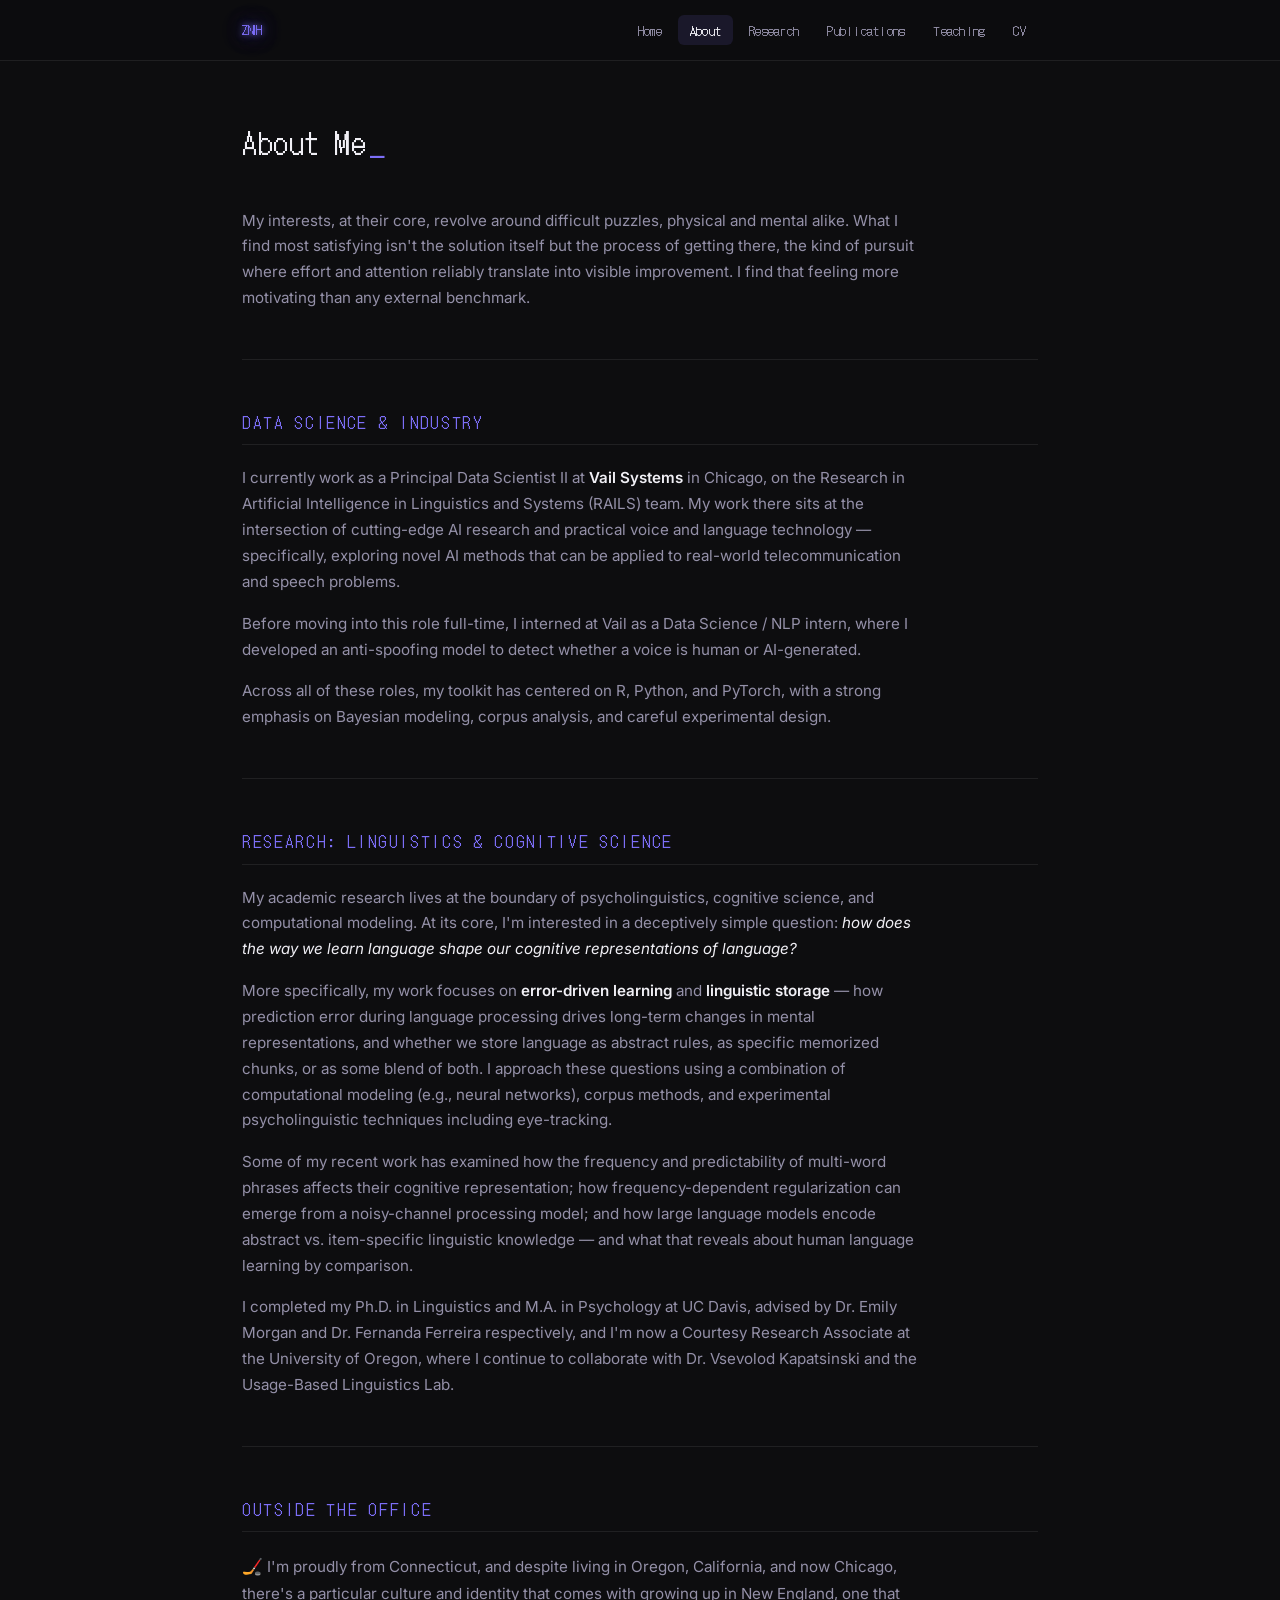
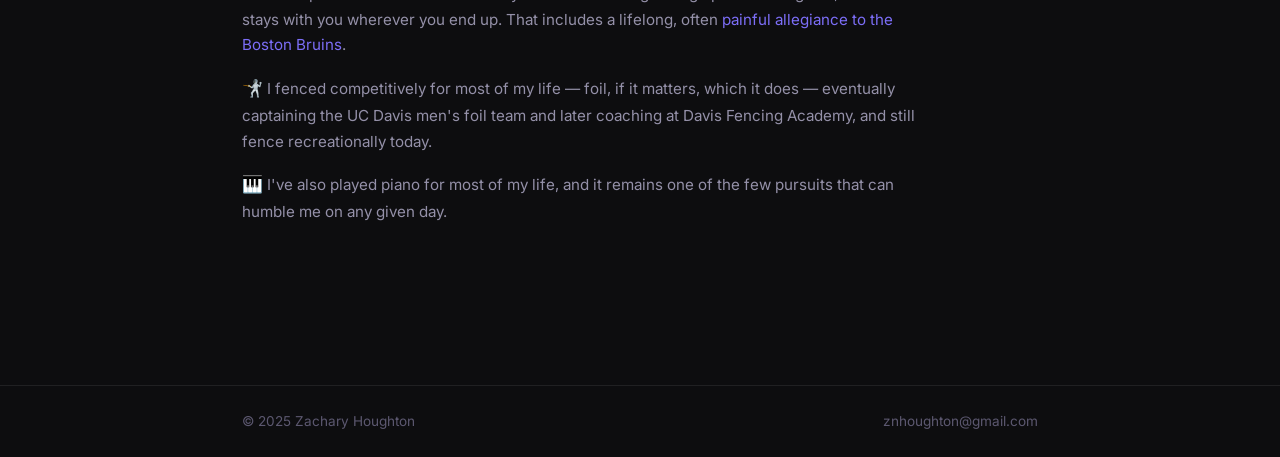
==== about.html @ 11138dbd "Remove blinking from hobby emojis on About page Co-Authored-By: Claude Sonnet 4.6 <noreply@anthropic" ====
<!DOCTYPE html>
<html lang="en">
<head>
  <meta charset="UTF-8" />
  <meta name="viewport" content="width=device-width, initial-scale=1.0" />
  <title>About · Zachary Houghton</title>
  <link rel="preconnect" href="https://fonts.googleapis.com" />
  <link href="https://fonts.googleapis.com/css2?family=Inter:wght@300;400;500;600&family=JetBrains+Mono:wght@400;500&display=swap" rel="stylesheet" />
  <link rel="stylesheet" href="style.css" />
</head>
<body>

  <header>
    <nav class="nav-container">
      <a href="index.html" class="nav-logo">ZNH</a>
      <ul class="nav-links">
        <li><a href="index.html">Home</a></li>
        <li><a href="about.html" class="active">About</a></li>
        <li><a href="research.html">Research</a></li>
        <li><a href="publications.html">Publications</a></li>
        <li><a href="teaching.html">Teaching</a></li>
        <li><a href="cv.html">CV</a></li>
      </ul>
      <button class="nav-toggle" aria-label="Toggle menu">&#9776;</button>
    </nav>
  </header>

  <main>
    <div class="container">
      <div class="page-header">
        <h1>About Me</h1>
      </div>

      <div style="padding-bottom: 4rem;">

        <div class="about-intro">
          <p>
            My interests, at their core, revolve around difficult puzzles, physical and mental alike. What I find most satisfying isn't the solution itself but the process of getting there, the kind of pursuit where effort and attention reliably translate into visible improvement. I find that feeling more motivating than any external benchmark.
          </p>
        </div>

        <div class="about-section">
          <h2>Data Science &amp; Industry</h2>
          <p>
            I currently work as a Principal Data Scientist II at <strong>Vail Systems</strong> in Chicago, on the Research in Artificial Intelligence in Linguistics and Systems (RAILS) team. My work there sits at the intersection of cutting-edge AI research and practical voice and language technology — specifically, exploring novel AI methods that can be applied to real-world telecommunication and speech problems.
          </p>
          <p>
            Before moving into this role full-time, I interned at Vail as a Data Science / NLP intern, where I developed an anti-spoofing model to detect whether a voice is human or AI-generated.
          </p>
          <p>
            Across all of these roles, my toolkit has centered on R, Python, and PyTorch, with a strong emphasis on Bayesian modeling, corpus analysis, and careful experimental design.
          </p>
        </div>

        <div class="about-section">
          <h2>Research: Linguistics &amp; Cognitive Science</h2>
          <p>
            My academic research lives at the boundary of psycholinguistics, cognitive science, and computational modeling. At its core, I'm interested in a deceptively simple question: <em>how does the way we learn language shape our cognitive representations of language?</em>
          </p>
          <p>
            More specifically, my work focuses on <strong>error-driven learning</strong> and <strong>linguistic storage</strong> — how prediction error during language processing drives long-term changes in mental representations, and whether we store language as abstract rules, as specific memorized chunks, or as some blend of both. I approach these questions using a combination of computational modeling (e.g., neural networks), corpus methods, and experimental psycholinguistic techniques including eye-tracking.
          </p>
          <p>
            Some of my recent work has examined how the frequency and predictability of multi-word phrases affects their cognitive representation; how frequency-dependent regularization can emerge from a noisy-channel processing model; and how large language models encode abstract vs. item-specific linguistic knowledge — and what that reveals about human language learning by comparison.
          </p>
          <p>
            I completed my Ph.D. in Linguistics and M.A. in Psychology at UC Davis, advised by Dr. Emily Morgan and Dr. Fernanda Ferreira respectively, and I'm now a Courtesy Research Associate at the University of Oregon, where I continue to collaborate with Dr. Vsevolod Kapatsinski and the Usage-Based Linguistics Lab.
          </p>
        </div>

        <div class="about-section">
          <h2>Outside the Office</h2>
          <p>
            <span style="font-size: 1.1em;">🏒</span> I'm proudly from Connecticut, and despite living in Oregon, California, and now Chicago, there's a particular culture and identity that comes with growing up in New England, one that stays with you wherever you end up. That includes a lifelong, often <span style="color: var(--accent);">painful allegiance to the Boston Bruins</span>.
          </p>
          <p>
            <span style="font-size: 1.1em;">🤺</span> I fenced competitively for most of my life — foil, if it matters, which it does — eventually captaining the UC Davis men's foil team and later coaching at Davis Fencing Academy, and still fence recreationally today.
          </p>
          <p>
            <span style="font-size: 1.1em;">🎹</span> I've also played piano for most of my life, and it remains one of the few pursuits that can humble me on any given day.
          </p>
        </div>

      </div>
    </div>
  </main>

  <footer>
    <div class="container footer-inner">
      <span>© 2025 Zachary Houghton</span>
      <span><a href="mailto:znhoughton@gmail.com">znhoughton@gmail.com</a></span>
    </div>
  </footer>

  <script>
    const toggle = document.querySelector('.nav-toggle');
    const links = document.querySelector('.nav-links');
    toggle.addEventListener('click', () => links.classList.toggle('open'));
  </script>
  <script src="/scripts/easter-eggs.js"></script>
</body>
</html>
---- style.css ----
@import url('https://fonts.googleapis.com/css2?family=DotGothic16&display=swap');

/* ─── Reset & Base ─── */
*, *::before, *::after { box-sizing: border-box; margin: 0; padding: 0; }

:root {
  --bg: #0d0d0f;
  --bg-surface: #141417;
  --bg-card: #1a1a1f;
  --border: rgba(255,255,255,0.08);
  --border-hover: rgba(255,255,255,0.16);
  --accent: #7c6ef7;
  --accent-soft: rgba(124,110,247,0.12);
  --text-primary: #f0eff5;
  --text-secondary: #9490a8;
  --text-muted: #5c5870;
  --font: 'Inter', system-ui, sans-serif;
  --mono: 'JetBrains Mono', monospace;
  --radius: 10px;
  --max-w: 860px;
}

html { scroll-behavior: smooth; }

body {
  font-family: var(--font);
  background: var(--bg);
  color: var(--text-primary);
  font-size: 16px;
  line-height: 1.7;
  min-height: 100vh;
  display: flex;
  flex-direction: column;
}

a { color: var(--accent); text-decoration: none; }
a:hover { text-decoration: underline; }
em { font-style: italic; color: var(--text-primary); }
strong { font-weight: 600; color: var(--text-primary); }

/* ─── Nav ─── */
header {
  position: sticky;
  top: 0;
  z-index: 100;
  background: rgba(13,13,15,0.9);
  backdrop-filter: blur(12px);
  border-bottom: 1px solid var(--border);
}

.nav-container {
  max-width: var(--max-w);
  margin: 0 auto;
  padding: 0 2rem;
  height: 60px;
  display: flex;
  align-items: center;
  gap: 2rem;
}

.nav-logo {
  font-family: var(--mono);
  font-size: 14px;
  font-weight: 500;
  color: var(--accent);
  letter-spacing: 0.05em;
  text-decoration: none;
  flex-shrink: 0;
}

.nav-links {
  display: flex;
  list-style: none;
  gap: 0.25rem;
  margin-left: auto;
}

.nav-links a {
  font-size: 14px;
  font-weight: 400;
  color: var(--text-secondary);
  padding: 0.35rem 0.75rem;
  border-radius: 6px;
  transition: color 0.15s, background 0.15s;
  text-decoration: none;
}

.nav-links a:hover,
.nav-links a.active {
  color: var(--text-primary);
  background: var(--accent-soft);
}

.nav-toggle {
  display: none;
  background: none;
  border: none;
  color: var(--text-secondary);
  font-size: 20px;
  cursor: pointer;
  margin-left: auto;
}

/* ─── Layout ─── */
main { flex: 1; }

.container {
  max-width: var(--max-w);
  margin: 0 auto;
  padding: 0 2rem;
}

.section {
  padding: 4rem 0;
  border-top: 1px solid var(--border);
}

.section:first-of-type { border-top: none; }

.section-title {
  font-size: 1.25rem;
  font-weight: 500;
  color: var(--text-primary);
  margin-bottom: 0.5rem;
}

.section-subtitle {
  font-size: 0.95rem;
  color: var(--text-secondary);
  margin-bottom: 2.5rem;
}

/* ─── Hero ─── */
.hero {
  padding: 5rem 0 3rem;
  max-width: var(--max-w);
  margin: 0 auto;
  padding-left: 2rem;
  padding-right: 2rem;
}

.hero-content {
  display: flex;
  gap: 3rem;
  align-items: flex-start;
}

.hero-text { flex: 1; }

.hero-tag {
  font-family: var(--mono);
  font-size: 12px;
  color: var(--accent);
  letter-spacing: 0.08em;
  text-transform: uppercase;
  margin-bottom: 1rem;
}

h1 {
  font-size: clamp(2rem, 5vw, 2.75rem);
  font-weight: 600;
  line-height: 1.2;
  margin-bottom: 1.25rem;
  color: var(--text-primary);
}

h1 .muted { color: var(--text-muted); font-weight: 300; }

.hero-bio {
  font-size: 1.05rem;
  color: var(--text-secondary);
  margin-bottom: 2rem;
  max-width: 540px;
}

.hero-links {
  display: flex;
  flex-wrap: wrap;
  gap: 0.75rem;
  margin-bottom: 1.25rem;
}

.pronouns {
  font-family: var(--mono);
  font-size: 12px;
  color: var(--text-muted);
}

/* ─── Buttons ─── */
.btn {
  display: inline-flex;
  align-items: center;
  gap: 0.4rem;
  font-size: 14px;
  font-weight: 500;
  padding: 0.5rem 1.1rem;
  border-radius: 8px;
  text-decoration: none;
  transition: all 0.15s;
  cursor: pointer;
}

.btn-primary {
  background: var(--accent);
  color: #fff;
  border: 1px solid var(--accent);
}
.btn-primary:hover { opacity: 0.88; text-decoration: none; }

.btn-ghost {
  background: transparent;
  color: var(--text-secondary);
  border: 1px solid var(--border-hover);
}
.btn-ghost:hover {
  color: var(--text-primary);
  border-color: var(--border-hover);
  background: var(--bg-card);
  text-decoration: none;
}

/* ─── Photo ─── */
.hero-photo { flex-shrink: 0; }

.photo-frame {
  width: 160px;
  height: 160px;
  border-radius: 50%;
  border: 2px solid var(--border-hover);
  overflow: hidden;
  background: var(--bg-card);
}

.photo-frame img {
  width: 100%;
  height: 100%;
  object-fit: cover;
}

.photo-placeholder::after {
  content: 'ZH';
  display: flex;
  align-items: center;
  justify-content: center;
  width: 100%;
  height: 100%;
  font-family: var(--mono);
  font-size: 1.5rem;
  color: var(--accent);
  background: var(--accent-soft);
}

/* ─── Cards ─── */
.two-col {
  display: grid;
  grid-template-columns: repeat(auto-fit, minmax(280px, 1fr));
  gap: 1rem;
}

.three-col {
  display: grid;
  grid-template-columns: repeat(auto-fit, minmax(220px, 1fr));
  gap: 1.25rem;
}

.card {
  background: var(--bg-card);
  border: 1px solid var(--border);
  border-radius: var(--radius);
  padding: 1.5rem;
  transition: border-color 0.15s;
}

.card:hover { border-color: var(--border-hover); }

.card-icon {
  font-size: 1.25rem;
  margin-bottom: 0.75rem;
}

.card h3 {
  font-size: 0.95rem;
  font-weight: 500;
  color: var(--text-primary);
  margin-bottom: 0.5rem;
}

.card p {
  font-size: 0.9rem;
  color: var(--text-secondary);
}

/* ─── Interest items ─── */
.interest-item {
  padding: 1.5rem;
  background: var(--bg-card);
  border: 1px solid var(--border);
  border-radius: var(--radius);
}

.interest-num {
  font-family: var(--mono);
  font-size: 11px;
  color: var(--accent);
  display: block;
  margin-bottom: 0.5rem;
}

.interest-item h4 {
  font-size: 0.95rem;
  font-weight: 500;
  color: var(--text-primary);
  margin-bottom: 0.5rem;
}

.interest-item p {
  font-size: 0.88rem;
  color: var(--text-secondary);
}

/* ─── Timeline ─── */
.timeline {
  display: flex;
  flex-direction: column;
  gap: 0;
  border-left: 1px solid var(--border);
  margin-left: 3rem;
}

.timeline-item {
  display: flex;
  gap: 2rem;
  padding: 1.5rem 0 1.5rem 2rem;
  position: relative;
}

.timeline-item::before {
  content: '';
  position: absolute;
  left: -5px;
  top: 1.9rem;
  width: 9px;
  height: 9px;
  border-radius: 50%;
  background: var(--accent);
  border: 2px solid var(--bg);
}

.timeline-year {
  font-family: var(--mono);
  font-size: 13px;
  color: var(--accent);
  font-weight: 500;
  min-width: 40px;
  padding-top: 2px;
}

.timeline-content h4 {
  font-size: 1rem;
  font-weight: 500;
  color: var(--text-primary);
  margin-bottom: 0.25rem;
}

.timeline-content p {
  font-size: 0.9rem;
  color: var(--text-secondary);
  margin-bottom: 0.4rem;
}

.tag {
  display: inline-block;
  font-size: 0.8rem;
  color: var(--accent);
  background: var(--accent-soft);
  padding: 0.2rem 0.6rem;
  border-radius: 4px;
  font-family: var(--mono);
}

/* ─── Publications Page ─── */
.pub-list { display: flex; flex-direction: column; gap: 1px; }

.pub-item {
  display: flex;
  gap: 1.5rem;
  padding: 1.5rem;
  border: 1px solid var(--border);
  border-radius: var(--radius);
  margin-bottom: 0.75rem;
  transition: border-color 0.15s, background 0.15s;
}

.pub-item:hover {
  border-color: var(--border-hover);
  background: var(--bg-card);
}

.pub-year {
  font-family: var(--mono);
  font-size: 12px;
  color: var(--accent);
  min-width: 40px;
  padding-top: 3px;
}

.pub-body h4 {
  font-size: 0.95rem;
  font-weight: 500;
  color: var(--text-primary);
  margin-bottom: 0.25rem;
}

.pub-body .authors {
  font-size: 0.88rem;
  color: var(--text-secondary);
  margin-bottom: 0.25rem;
}

.pub-body .venue {
  font-size: 0.85rem;
  color: var(--text-muted);
  font-style: italic;
  margin-bottom: 0.5rem;
}

.pub-links { display: flex; gap: 0.5rem; flex-wrap: wrap; }

.pub-link {
  font-size: 0.78rem;
  font-family: var(--mono);
  color: var(--accent);
  border: 1px solid var(--accent-soft);
  padding: 0.15rem 0.5rem;
  border-radius: 4px;
  text-decoration: none;
}
.pub-link:hover { background: var(--accent-soft); text-decoration: none; }

/* ─── Teaching Page ─── */
.teaching-grid {
  display: flex;
  flex-direction: column;
  gap: 0.75rem;
}

.course-item {
  background: var(--bg-card);
  border: 1px solid var(--border);
  border-radius: var(--radius);
  padding: 1.25rem 1.5rem;
  display: flex;
  justify-content: space-between;
  align-items: flex-start;
  gap: 1rem;
  transition: border-color 0.15s;
}

.course-item:hover { border-color: var(--border-hover); }

.course-left h4 {
  font-size: 0.95rem;
  font-weight: 500;
  color: var(--text-primary);
  margin-bottom: 0.25rem;
}

.course-left p {
  font-size: 0.88rem;
  color: var(--text-secondary);
}

.course-right {
  font-family: var(--mono);
  font-size: 12px;
  color: var(--text-muted);
  white-space: nowrap;
}

.role-badge {
  display: inline-block;
  font-size: 0.75rem;
  font-family: var(--mono);
  padding: 0.15rem 0.5rem;
  border-radius: 4px;
  background: var(--accent-soft);
  color: var(--accent);
  margin-top: 0.4rem;
}

/* ─── About Page ─── */
.about-intro {
  margin-bottom: 3rem;
  padding-bottom: 3rem;
  border-bottom: 1px solid var(--border);
}

.about-intro p {
  font-size: 0.95rem;
  color: var(--text-secondary);
  margin-bottom: 1rem;
  max-width: 680px;
}

.about-intro p:last-child { margin-bottom: 0; }
.about-section {
  margin-bottom: 3rem;
  padding-bottom: 3rem;
  border-bottom: 1px solid var(--border);
}

.about-section:last-child {
  border-bottom: none;
}

.about-section h2 {
  font-size: 0.85rem;
  font-family: var(--mono);
  font-weight: 500;
  letter-spacing: 0.1em;
  text-transform: uppercase;
  color: var(--accent);
  margin-bottom: 1.25rem;
  padding-bottom: 0.5rem;
  border-bottom: 1px solid var(--border);
}

.about-section p {
  font-size: 0.95rem;
  color: var(--text-secondary);
  margin-bottom: 1rem;
  max-width: 680px;
}

.about-section p:last-child { margin-bottom: 0; }

/* ─── CV Page ─── */
.cv-section { margin-bottom: 3rem; }

.cv-section h2 {
  font-size: 0.85rem;
  font-family: var(--mono);
  letter-spacing: 0.1em;
  text-transform: uppercase;
  color: var(--accent);
  margin-bottom: 1.25rem;
  padding-bottom: 0.5rem;
  border-bottom: 1px solid var(--border);
}

.cv-item {
  display: flex;
  gap: 2rem;
  margin-bottom: 1.5rem;
}

.cv-year {
  font-family: var(--mono);
  font-size: 12px;
  color: var(--text-muted);
  width: 130px;
  min-width: 130px;
  padding-top: 3px;
}

.cv-content h4 {
  font-size: 0.95rem;
  font-weight: 500;
  color: var(--text-primary);
  margin-bottom: 0.2rem;
}

.cv-content p {
  font-size: 0.88rem;
  color: var(--text-secondary);
}

/* ─── Page header ─── */
.page-header {
  padding: 4rem 0 2.5rem;
}

.page-header h1 {
  font-size: 2rem;
  margin-bottom: 0.5rem;
}

.page-header p {
  color: var(--text-secondary);
  font-size: 0.95rem;
}

/* ─── Footer ─── */
footer {
  border-top: 1px solid var(--border);
  padding: 1.5rem 0;
  margin-top: auto;
}

.footer-inner {
  display: flex;
  justify-content: space-between;
  align-items: center;
  font-size: 0.85rem;
  color: var(--text-muted);
}

.footer-inner a {
  color: var(--text-muted);
  text-decoration: none;
}

.footer-inner a:hover { color: var(--text-secondary); }

/* ─── Retro / CRT theme ─── */

/* Pixel font for headings and nav */
h1, h2, h3, h4, .section-title, .page-header h1, .nav-logo, .nav-links a {
  font-family: 'DotGothic16', monospace !important;
  font-weight: 400 !important;
  letter-spacing: 0.02em;
}
h1             { font-size: clamp(1.4rem, 3vw, 1.8rem) !important; }
h2, .section-title { font-size: 1.05rem !important; }
h3             { font-size: 0.9rem !important; }
.nav-logo, .nav-links a { font-size: 13px !important; }

/* Phosphor glow on accent labels */
.nav-logo,
.demo-label,
.ff-label,
.subsection-label,
.eq-label,
.hero-tag,
.interest-num,
.pub-year,
.timeline-year {
  text-shadow: 0 0 6px rgba(124,110,247,1.0), 0 0 20px rgba(124,110,247,0.7), 0 0 40px rgba(124,110,247,0.4);
}

/* Blinking cursor on page titles and subheaders */
.page-header h1::after,
.retro-cursors h2::after,
.retro-cursors .section-title::after {
  content: '_';
  animation: blink 1.1s step-start infinite;
  color: var(--accent);
  margin-left: 2px;
}
@keyframes blink {
  0%, 100% { opacity: 1; }
  50%       { opacity: 0; }
}


/* ─── Responsive ─── */
@media (max-width: 640px) {
  .hero-content { flex-direction: column-reverse; gap: 2rem; }
  .hero-photo { align-self: center; }
  .photo-frame { width: 120px; height: 120px; }
  .nav-links { display: none; flex-direction: column; position: absolute; top: 60px; left: 0; right: 0; background: var(--bg-surface); border-bottom: 1px solid var(--border); padding: 1rem 2rem; }
  .nav-links.open { display: flex; }
  .nav-toggle { display: block; }
  .timeline { margin-left: 0; }
  .cv-item { flex-direction: column; gap: 0.25rem; }
  .course-item { flex-direction: column; }
  .footer-inner { flex-direction: column; gap: 0.5rem; text-align: center; }
  .section { padding: 2.5rem 0; }
}
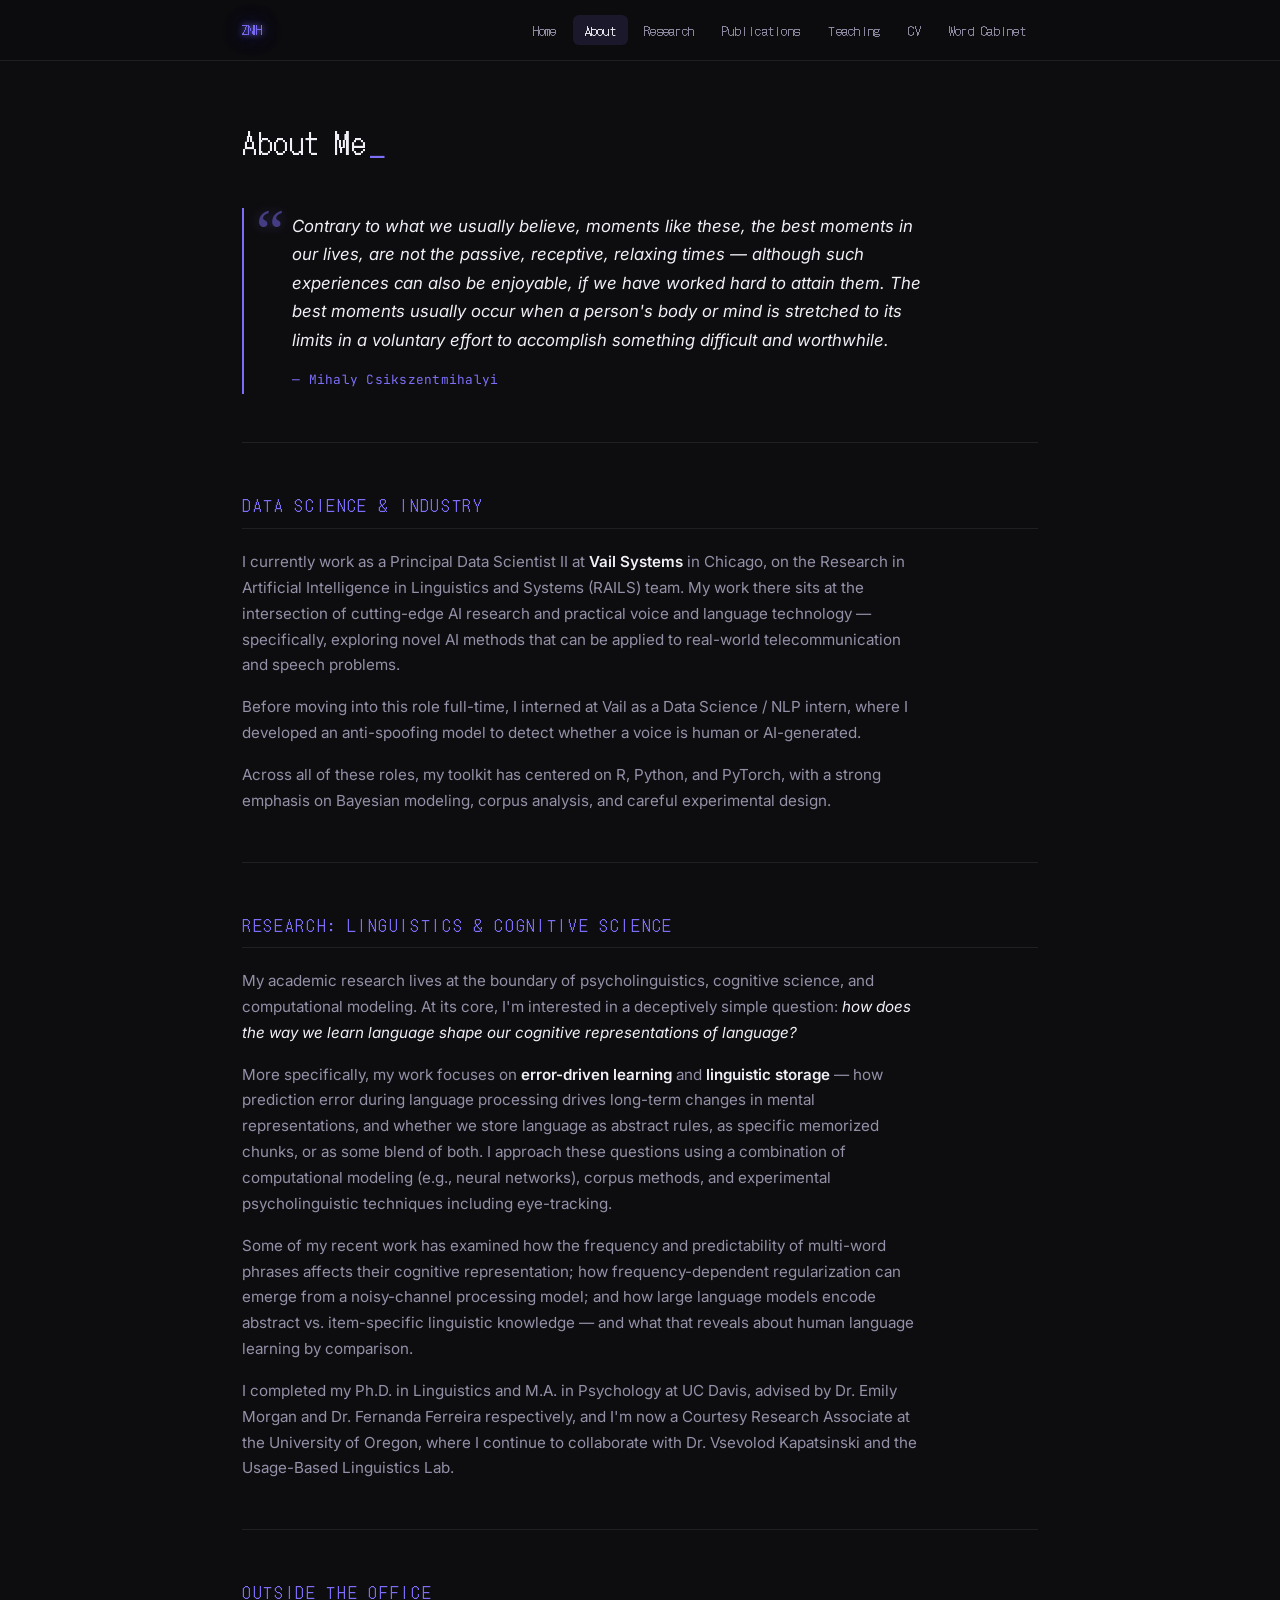
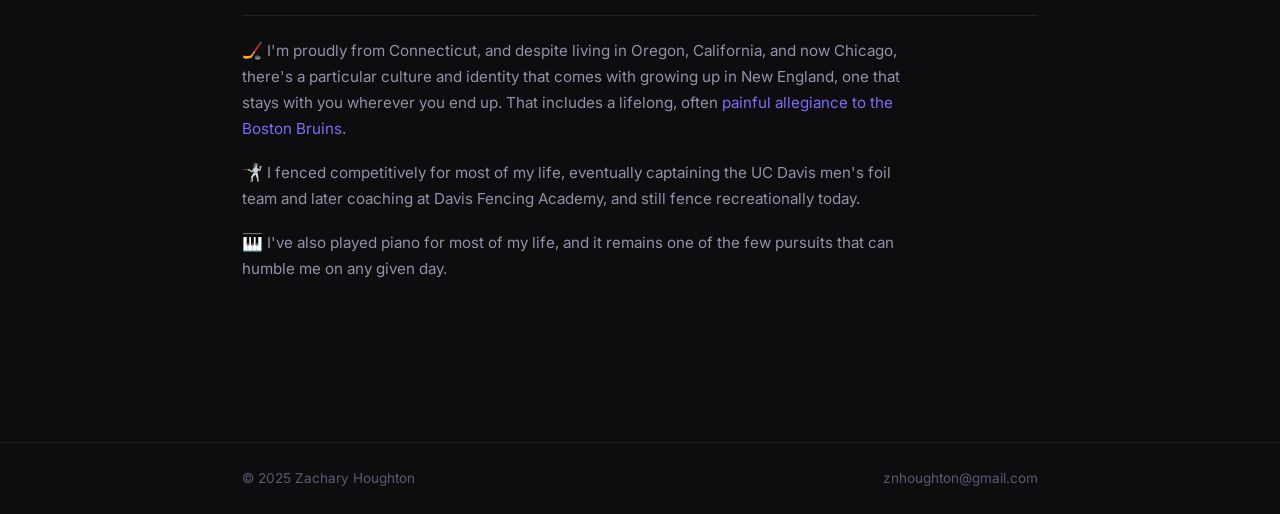
==== commit b0995641: "Add Word Cabinet feature: word-of-the-day, surprise me, and neighbor web Adds a curated vocabulary t" ====
--- a/about.html
+++ b/about.html
@@ -5,7 +5,7 @@
   <meta name="viewport" content="width=device-width, initial-scale=1.0" />
   <title>About · Zachary Houghton</title>
   <link rel="preconnect" href="https://fonts.googleapis.com" />
-  <link href="https://fonts.googleapis.com/css2?family=Inter:wght@300;400;500;600&family=JetBrains+Mono:wght@400;500&display=swap" rel="stylesheet" />
+  <link href="https://fonts.googleapis.com/css2?family=Inter:wght@300;400;500;600&family=JetBrains+Mono:wght@400;500&family=DotGothic16&display=swap" rel="stylesheet" />
   <link rel="stylesheet" href="style.css" />
 </head>
 <body>
@@ -20,6 +20,7 @@
         <li><a href="publications.html">Publications</a></li>
         <li><a href="teaching.html">Teaching</a></li>
         <li><a href="cv.html">CV</a></li>
+        <li><a href="word-cabinet.html">Word Cabinet</a></li>
       </ul>
       <button class="nav-toggle" aria-label="Toggle menu">&#9776;</button>
     </nav>
@@ -34,9 +35,10 @@
       <div style="padding-bottom: 4rem;">
 
         <div class="about-intro">
-          <p>
-            My interests, at their core, revolve around difficult puzzles, physical and mental alike. What I find most satisfying isn't the solution itself but the process of getting there, the kind of pursuit where effort and attention reliably translate into visible improvement. I find that feeling more motivating than any external benchmark.
-          </p>
+          <blockquote class="intro-quote">
+            <p>Contrary to what we usually believe, moments like these, the best moments in our lives, are not the passive, receptive, relaxing times &mdash; although such experiences can also be enjoyable, if we have worked hard to attain them. The best moments usually occur when a person's body or mind is stretched to its limits in a voluntary effort to accomplish something difficult and worthwhile.</p>
+            <cite>&mdash; Mihaly Csikszentmihalyi</cite>
+          </blockquote>
         </div>
 
         <div class="about-section">
@@ -74,7 +76,7 @@
             <span style="font-size: 1.1em;">🏒</span> I'm proudly from Connecticut, and despite living in Oregon, California, and now Chicago, there's a particular culture and identity that comes with growing up in New England, one that stays with you wherever you end up. That includes a lifelong, often <span style="color: var(--accent);">painful allegiance to the Boston Bruins</span>.
           </p>
           <p>
-            <span style="font-size: 1.1em;">🤺</span> I fenced competitively for most of my life — foil, if it matters, which it does — eventually captaining the UC Davis men's foil team and later coaching at Davis Fencing Academy, and still fence recreationally today.
+            <span style="font-size: 1.1em;">🤺</span> I fenced competitively for most of my life, eventually captaining the UC Davis men's foil team and later coaching at Davis Fencing Academy, and still fence recreationally today.
           </p>
           <p>
             <span style="font-size: 1.1em;">🎹</span> I've also played piano for most of my life, and it remains one of the few pursuits that can humble me on any given day.
--- a/style.css
+++ b/style.css
@@ -503,6 +503,44 @@
 }
 
 .about-intro p:last-child { margin-bottom: 0; }
+
+.intro-quote {
+  position: relative;
+  border-left: 2px solid var(--accent);
+  padding: 0.25rem 0 0.25rem 3rem;
+}
+
+.intro-quote::before {
+  content: '\201C';
+  position: absolute;
+  left: 0.75rem;
+  top: -0.5rem;
+  font-family: Georgia, 'Times New Roman', serif;
+  font-size: 4rem;
+  line-height: 1;
+  color: var(--accent);
+  opacity: 0.5;
+  text-shadow: 0 0 12px rgba(124,110,247,0.5);
+}
+
+.intro-quote p {
+  font-size: 1.05rem;
+  font-style: italic;
+  color: var(--text-primary);
+  line-height: 1.7;
+  max-width: 640px;
+  margin-bottom: 0.9rem;
+}
+
+.intro-quote cite {
+  display: block;
+  font-family: var(--mono);
+  font-size: 0.8rem;
+  font-style: normal;
+  color: var(--accent);
+  letter-spacing: 0.02em;
+}
+
 .about-section {
   margin-bottom: 3rem;
   padding-bottom: 3rem;
@@ -573,6 +611,179 @@
 .cv-content p {
   font-size: 0.88rem;
   color: var(--text-secondary);
+}
+
+/* ─── Words Page ─── */
+.word-card {
+  background: var(--bg-card);
+  border: 1px solid var(--border);
+  border-radius: var(--radius);
+  padding: 2rem;
+}
+
+.word-card-head {
+  display: flex;
+  align-items: baseline;
+  gap: 0.75rem;
+  flex-wrap: wrap;
+  margin-bottom: 0.75rem;
+}
+
+.word-card-word {
+  font-size: 1.6rem !important;
+  color: var(--text-primary);
+}
+
+.word-card-pos {
+  font-family: var(--mono);
+  font-size: 12px;
+  color: var(--text-muted);
+  font-style: italic;
+}
+
+.word-card-pron {
+  display: flex;
+  flex-wrap: wrap;
+  gap: 1.5rem;
+  margin-bottom: 1rem;
+  font-family: var(--mono);
+  font-size: 0.85rem;
+  color: var(--text-secondary);
+}
+
+.pron-label {
+  font-size: 11px;
+  color: var(--text-muted);
+  text-transform: uppercase;
+  letter-spacing: 0.05em;
+  margin-right: 0.4rem;
+}
+
+.word-card-section {
+  margin-bottom: 1.25rem;
+}
+
+.word-card-section:last-child { margin-bottom: 0; }
+
+.word-card-section h4 {
+  font-size: 0.8rem !important;
+  text-transform: uppercase;
+  letter-spacing: 0.08em;
+  color: var(--accent);
+  margin-bottom: 0.4rem;
+}
+
+.word-card-section p {
+  font-size: 0.95rem;
+  color: var(--text-secondary);
+}
+
+.example-list {
+  padding-left: 1.25rem;
+  color: var(--text-secondary);
+  font-size: 0.92rem;
+}
+
+.example-list li {
+  margin-bottom: 0.4rem;
+}
+
+.example-list li:last-child { margin-bottom: 0; }
+
+.neighbor-viz {
+  display: block;
+  width: 100%;
+  max-width: 320px;
+  height: auto;
+  margin: 0.5rem auto 0;
+  overflow: visible;
+}
+
+.neighbor-line {
+  stroke: var(--border-hover);
+  stroke-width: 1;
+  opacity: 0.35;
+}
+
+.neighbor-point {
+  cursor: pointer;
+}
+
+.neighbor-hit {
+  fill: transparent;
+}
+
+.neighbor-point circle:nth-of-type(2) {
+  transition: filter 0.15s;
+}
+
+.neighbor-point:hover circle:nth-of-type(2),
+.neighbor-point:focus circle:nth-of-type(2) {
+  filter: brightness(1.4);
+}
+
+.neighbor-point:focus {
+  outline: none;
+}
+
+.neighbor-label {
+  font-family: var(--mono);
+  font-size: 9px;
+  fill: var(--text-secondary);
+  text-anchor: middle;
+  transition: opacity 0.15s;
+}
+
+.out-of-pool .neighbor-label {
+  fill: var(--text-muted);
+}
+
+.neighbor-point:hover .neighbor-label,
+.neighbor-point:focus .neighbor-label {
+  opacity: 1 !important;
+  fill: var(--text-primary);
+}
+
+.neighbor-target-dot {
+  fill: var(--accent);
+  filter: drop-shadow(0 0 5px rgba(124,110,247,0.9));
+}
+
+.neighbor-target-label {
+  font-family: var(--mono);
+  font-size: 11px;
+  font-weight: 500;
+  fill: var(--text-primary);
+  text-anchor: middle;
+  filter: drop-shadow(0 0 4px rgba(124,110,247,0.7));
+}
+
+.neighbor-note {
+  min-height: 1.2em;
+  text-align: center;
+  font-size: 0.85rem;
+  color: var(--text-secondary);
+  margin-top: 0.5rem;
+  max-width: 420px;
+  margin-left: auto;
+  margin-right: auto;
+  line-height: 1.5;
+}
+
+.neighbor-note:empty {
+  min-height: 0;
+  margin-top: 0;
+}
+
+.neighbor-note strong {
+  color: var(--text-primary);
+}
+
+.neighbor-note-pos {
+  font-family: var(--mono);
+  font-size: 0.75rem;
+  color: var(--text-muted);
+  font-style: italic;
 }
 
 /* ─── Page header ─── */
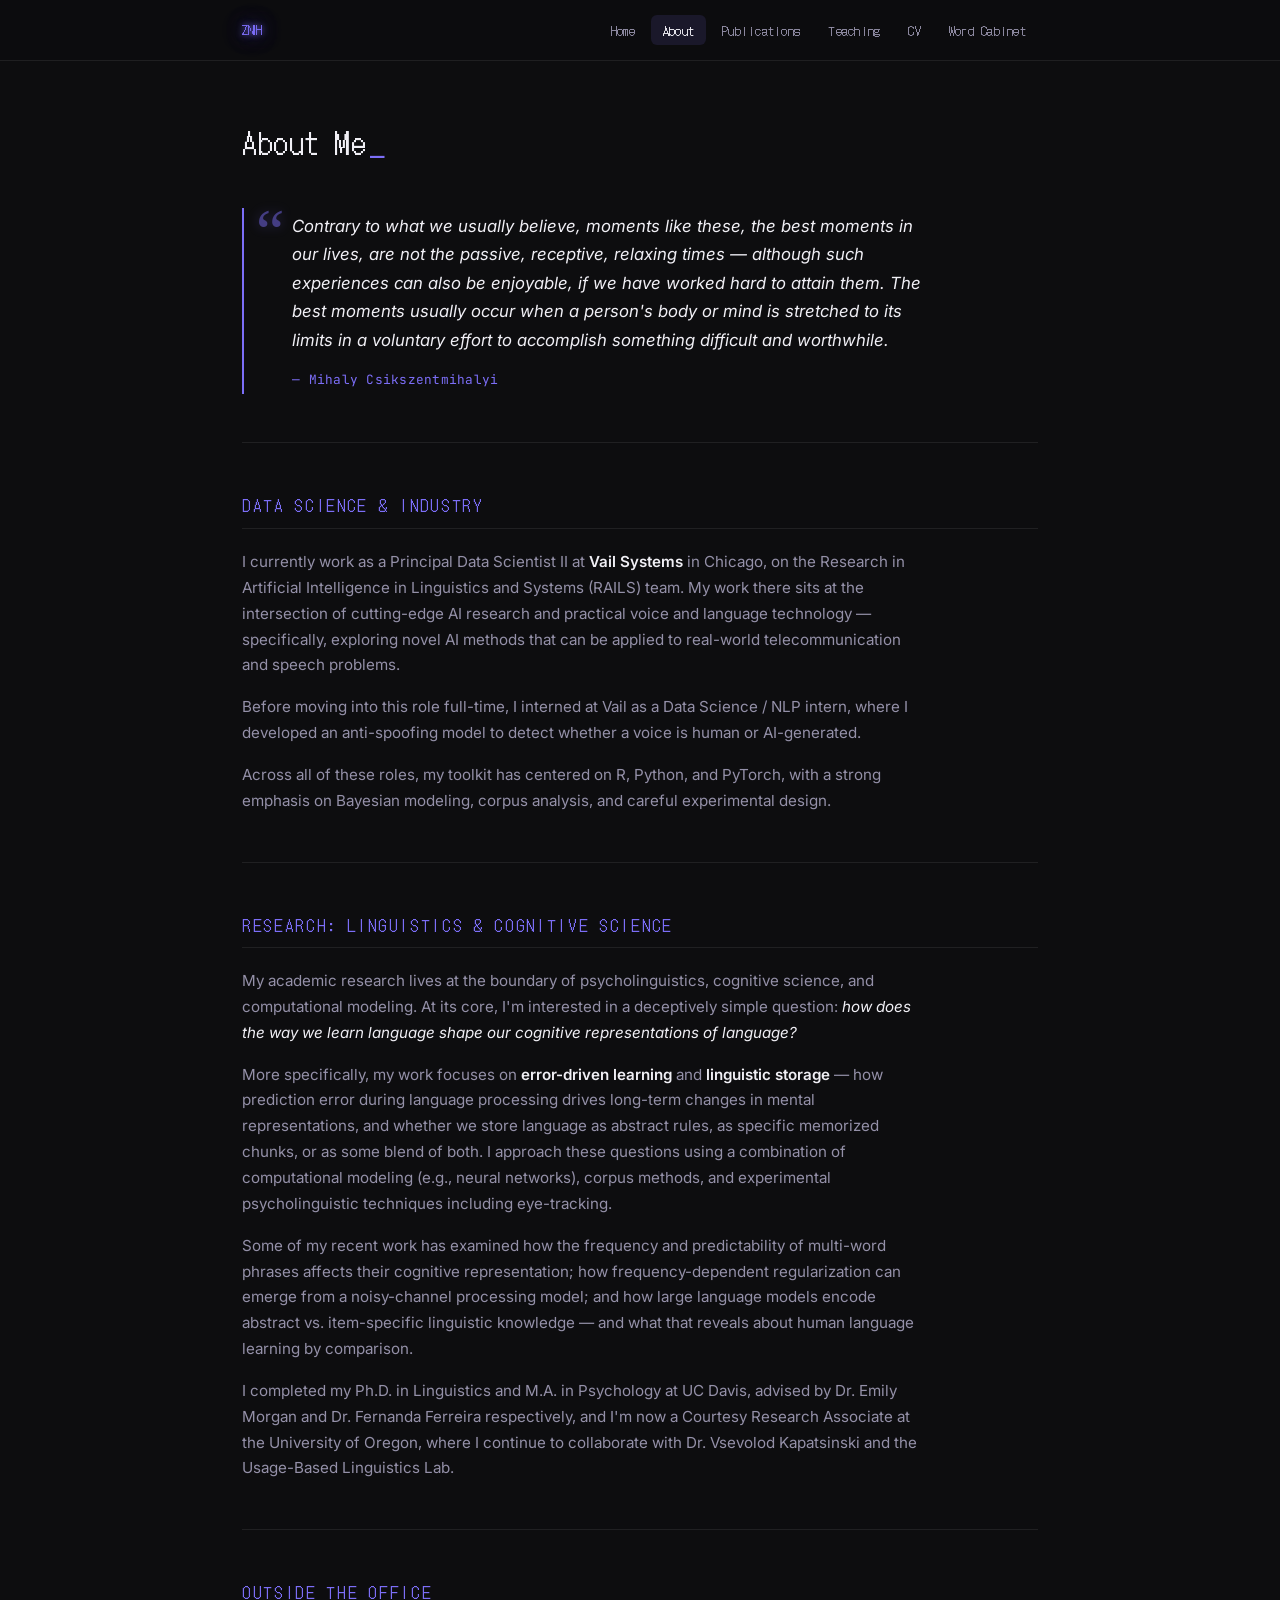
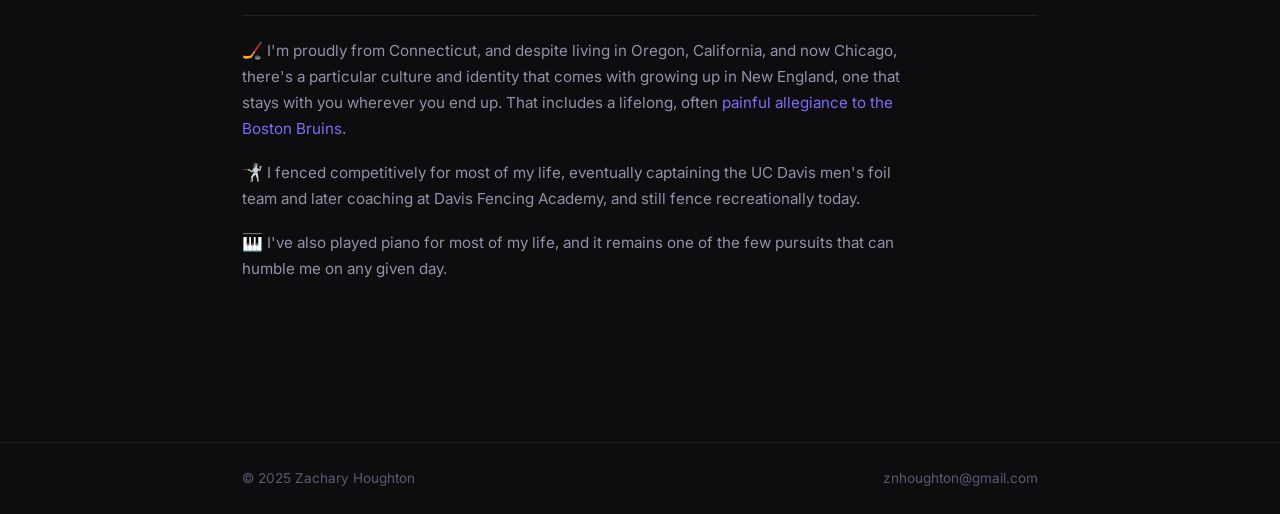
==== commit 1509df7e: "Remove Research tab and page Content is superseded by the new blog (deeper paper walkthroughs) and a" ====
--- a/about.html
+++ b/about.html
@@ -16,7 +16,6 @@
       <ul class="nav-links">
         <li><a href="index.html">Home</a></li>
         <li><a href="about.html" class="active">About</a></li>
-        <li><a href="research.html">Research</a></li>
         <li><a href="publications.html">Publications</a></li>
         <li><a href="teaching.html">Teaching</a></li>
         <li><a href="cv.html">CV</a></li>
--- a/style.css
+++ b/style.css
@@ -621,6 +621,52 @@
   padding: 2rem;
 }
 
+/* Tried a side-by-side sticky layout here first; it made Related Words feel
+   like a mismatched sidebar rather than the "next section after the main
+   card" feel of e.g. Wikipedia's See Also or Wordnik's own word-map. Plain
+   stacking, single column at every width, reads better for something
+   that's a footnote to one word rather than a persistent nav aid. */
+.word-display {
+  display: flex;
+  flex-direction: column;
+  gap: 1.5rem;
+}
+
+/* scrollIntoView() on a neighbor click is called on #wotd-container /
+   #explore-container themselves (the outer div renderWordCard fills via
+   innerHTML), not on the inner .word-display -- scroll-margin has to live
+   on the actual scroll target. The sticky 60px nav header (z-index 100)
+   sits above everything, so without this, the card's top edge scrolls to
+   the literal top of the viewport and ends up tucked underneath the header
+   instead of landing just below it. */
+#wotd-container,
+#explore-container {
+  scroll-margin-top: 76px;
+}
+
+/* Its own card, deliberately -- reads as a distinct companion element after
+   the main word card rather than a section stacked inside it. */
+.related-words-card {
+  background: var(--bg-card);
+  border: 1px solid var(--border);
+  border-radius: var(--radius);
+  padding: 1.5rem;
+}
+
+.related-words-card h4 {
+  font-size: 0.8rem;
+  text-transform: uppercase;
+  letter-spacing: 0.08em;
+  color: var(--accent);
+  margin-bottom: 0.4rem;
+}
+
+.related-words-card .neighbor-note {
+  font-size: 0.95rem;
+  color: var(--text-secondary);
+  margin-top: 0.5rem;
+}
+
 .word-card-head {
   display: flex;
   align-items: baseline;
@@ -649,6 +695,39 @@
   font-family: var(--mono);
   font-size: 0.85rem;
   color: var(--text-secondary);
+}
+
+/* Rarity is an ordinal scale (Common -> Legendary), so it's encoded as one
+   hue at increasing intensity rather than four distinct colors -- same
+   sequential-not-categorical principle as the neighbor-viz similarity dots. */
+.word-card-rarity {
+  display: inline-block;
+  font-family: var(--mono);
+  font-size: 0.75rem;
+  padding: 0.15rem 0.55rem;
+  border-radius: 4px;
+  letter-spacing: 0.03em;
+  border: 1px solid var(--accent-soft);
+  color: var(--text-muted);
+}
+
+.word-card-rarity[data-tier="Uncommon"] {
+  color: var(--accent);
+  border-color: var(--accent-soft);
+  background: var(--accent-soft);
+}
+
+.word-card-rarity[data-tier="Rare"] {
+  color: var(--accent);
+  border-color: var(--accent);
+  background: var(--accent-soft);
+}
+
+.word-card-rarity[data-tier="Legendary"] {
+  color: var(--bg);
+  border-color: var(--accent);
+  background: var(--accent);
+  font-weight: 600;
 }
 
 .pron-label {
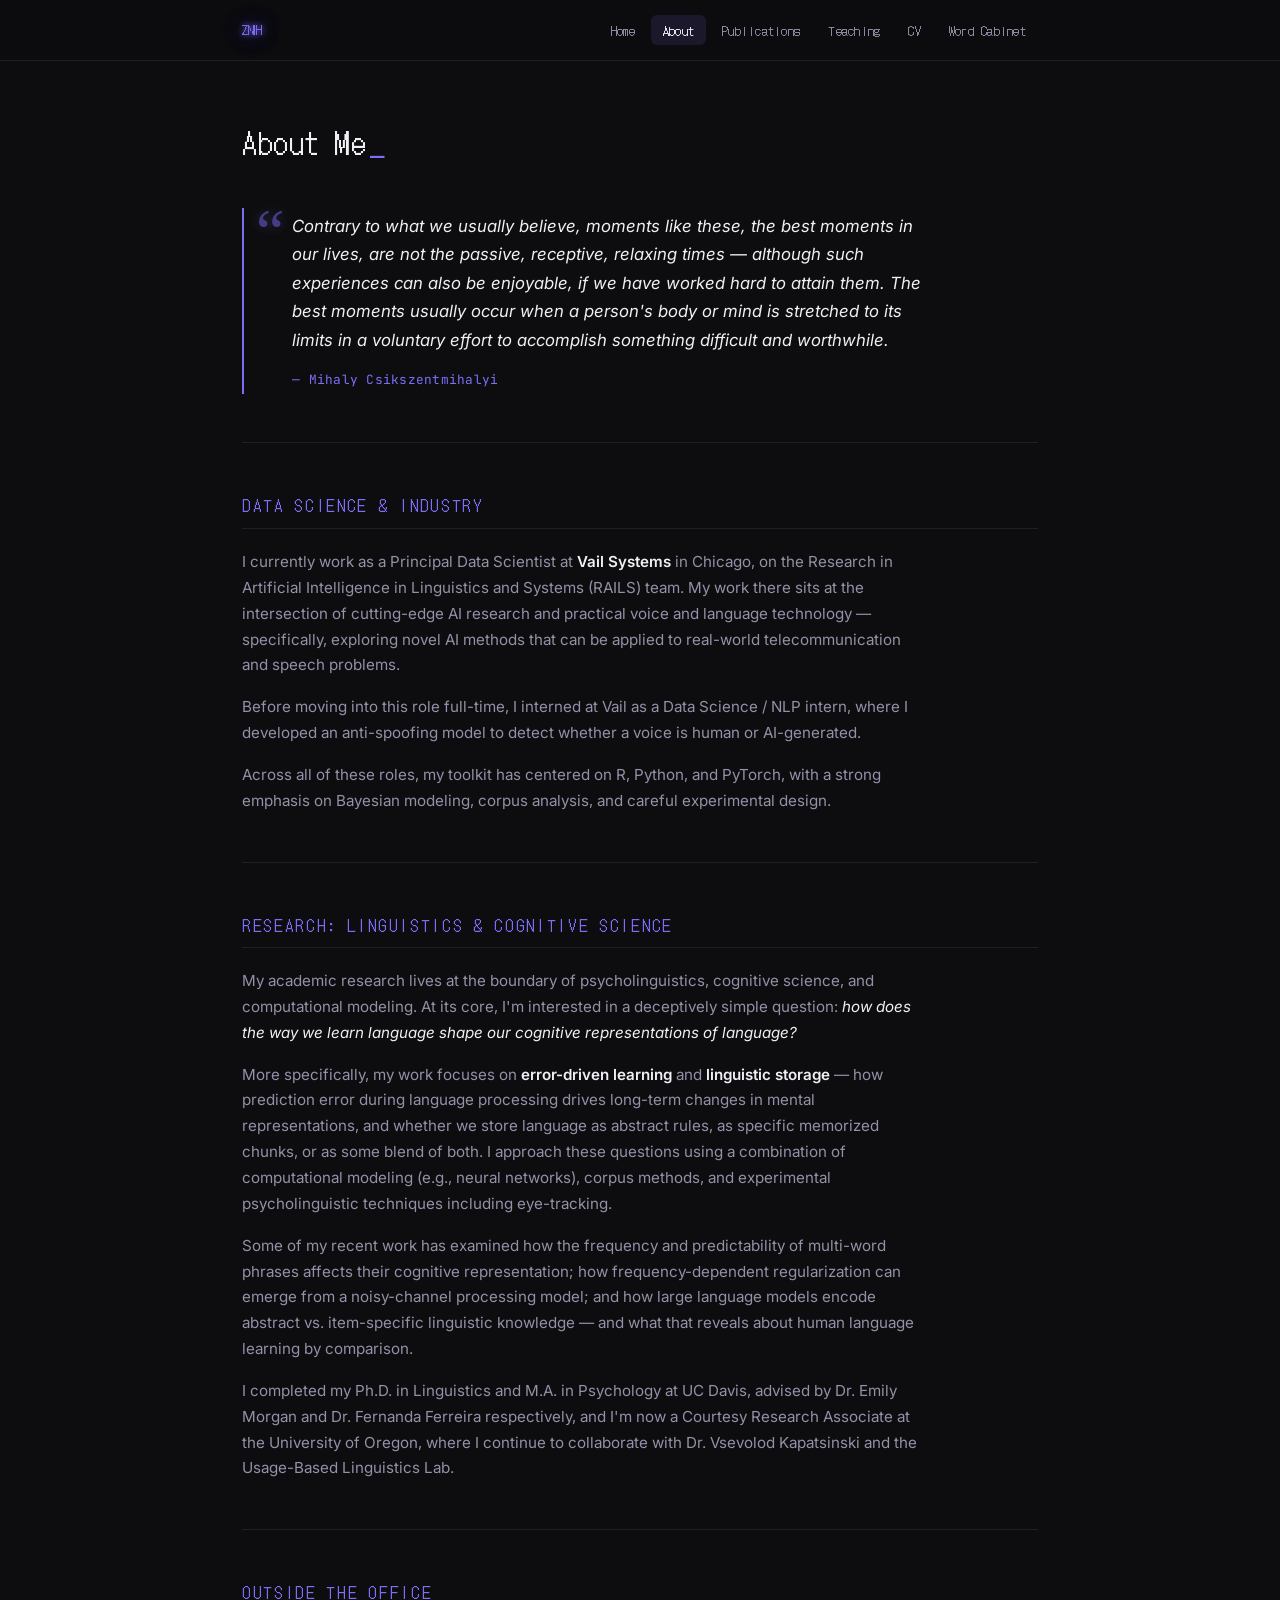
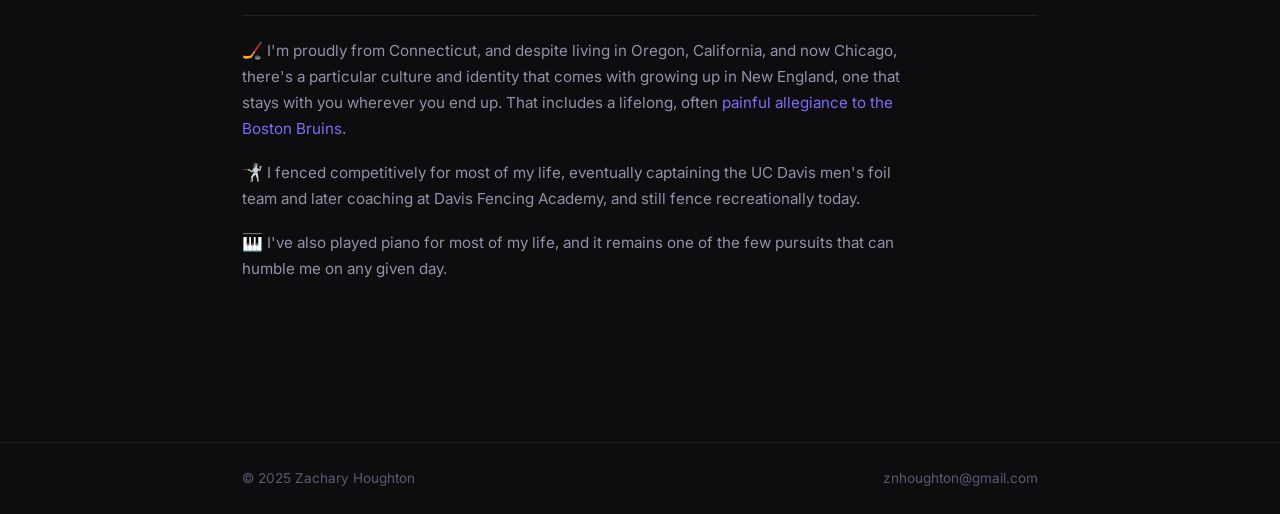
==== commit 66dd70d9: "Update job title to Principal Data Scientist on About and Home pages Co-Authored-By: Claude Sonnet 5" ====
--- a/about.html
+++ b/about.html
@@ -43,7 +43,7 @@
         <div class="about-section">
           <h2>Data Science &amp; Industry</h2>
           <p>
-            I currently work as a Principal Data Scientist II at <strong>Vail Systems</strong> in Chicago, on the Research in Artificial Intelligence in Linguistics and Systems (RAILS) team. My work there sits at the intersection of cutting-edge AI research and practical voice and language technology — specifically, exploring novel AI methods that can be applied to real-world telecommunication and speech problems.
+            I currently work as a Principal Data Scientist at <strong>Vail Systems</strong> in Chicago, on the Research in Artificial Intelligence in Linguistics and Systems (RAILS) team. My work there sits at the intersection of cutting-edge AI research and practical voice and language technology — specifically, exploring novel AI methods that can be applied to real-world telecommunication and speech problems.
           </p>
           <p>
             Before moving into this role full-time, I interned at Vail as a Data Science / NLP intern, where I developed an anti-spoofing model to detect whether a voice is human or AI-generated.
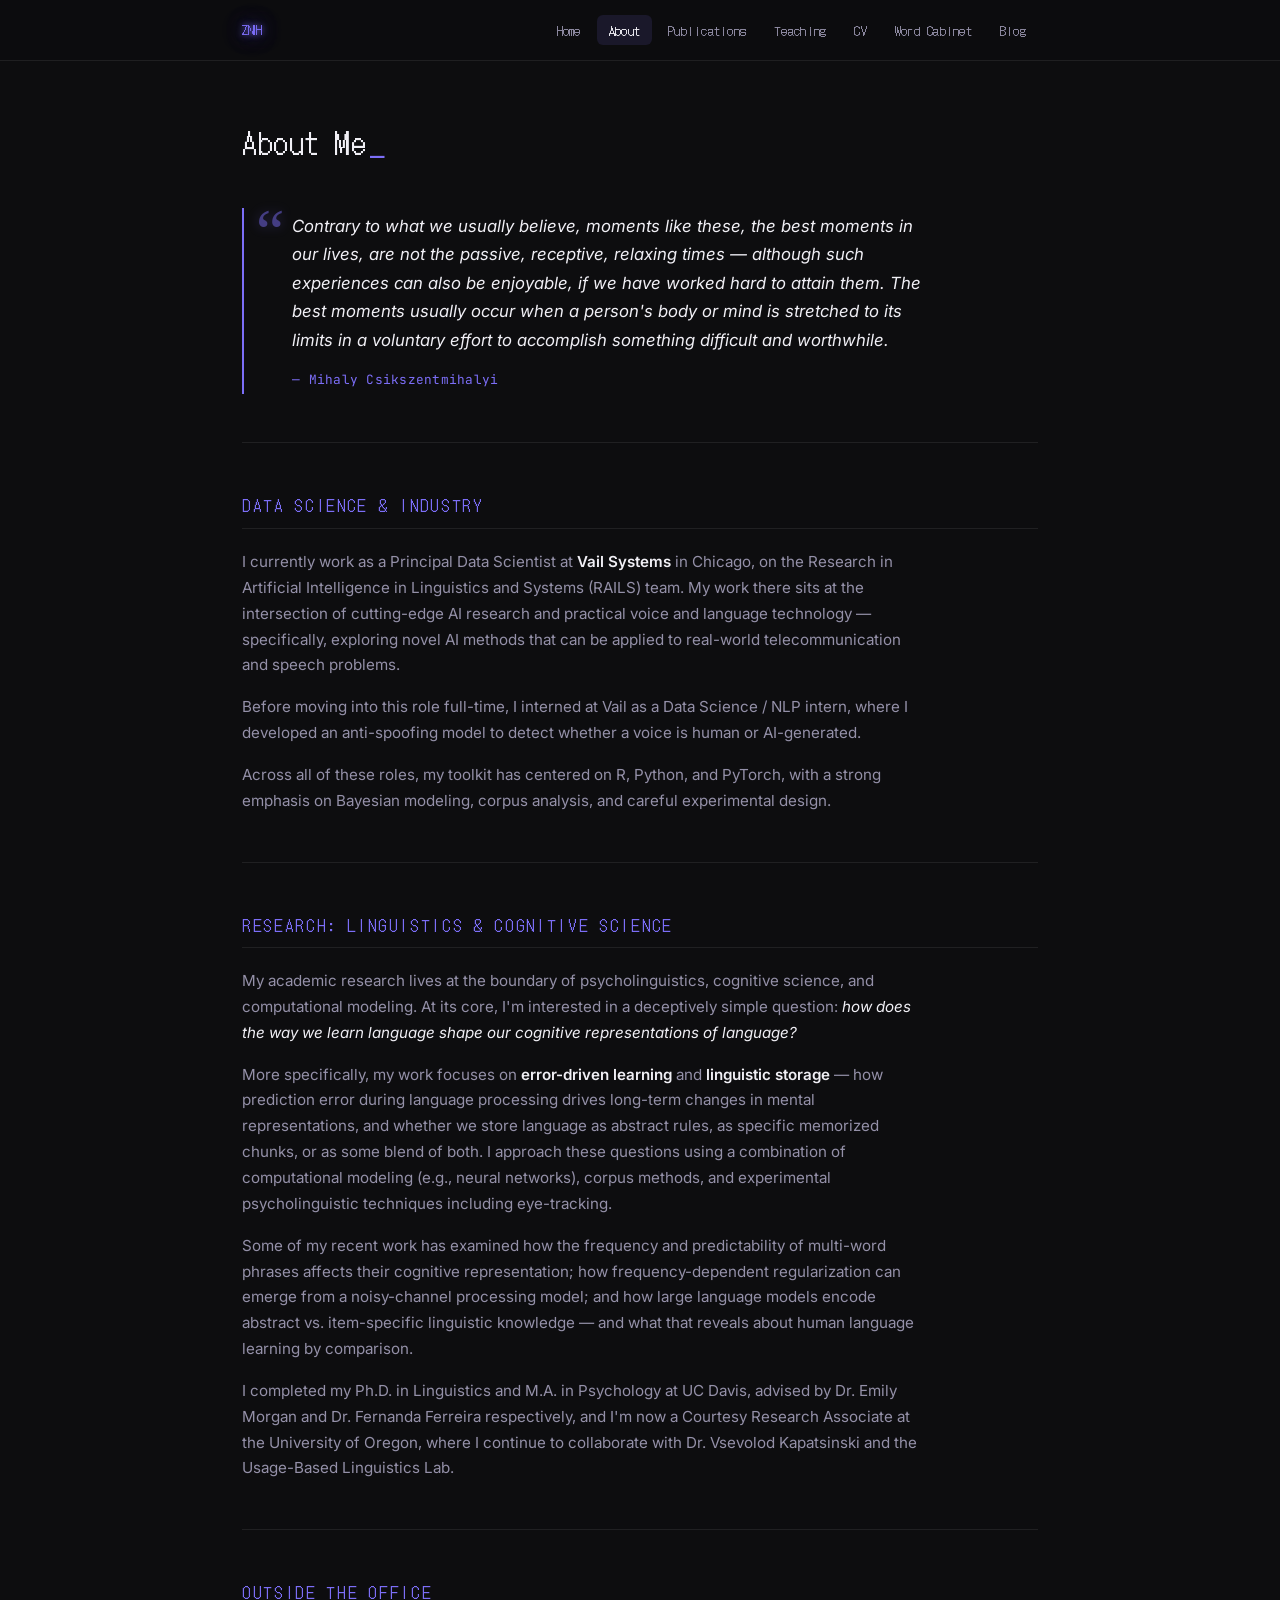
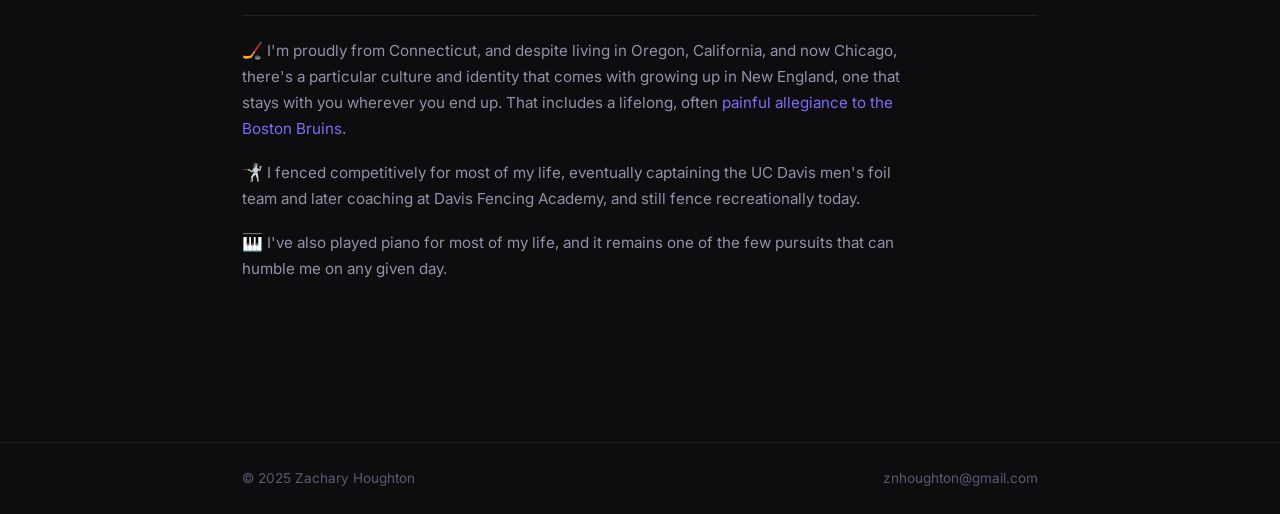
==== commit 76fa5bc2: "Launch blog with first post: Distributed Mental Representations Adds the blog infrastructure (blog.h" ====
--- a/about.html
+++ b/about.html
@@ -20,6 +20,7 @@
         <li><a href="teaching.html">Teaching</a></li>
         <li><a href="cv.html">CV</a></li>
         <li><a href="word-cabinet.html">Word Cabinet</a></li>
+        <li><a href="blog.html">Blog</a></li>
       </ul>
       <button class="nav-toggle" aria-label="Toggle menu">&#9776;</button>
     </nav>
--- a/style.css
+++ b/style.css
@@ -957,3 +957,263 @@
   .footer-inner { flex-direction: column; gap: 0.5rem; text-align: center; }
   .section { padding: 2.5rem 0; }
 }
+
+/* ─── Blog post demos & math (shared by blog.html post rendering) ───
+   Moved here from research.html's inline <style> when the long research
+   walkthroughs + their interactive demos were split out into blog posts --
+   blog.html needs these same classes to render the relocated demo cards. */
+.demo-label {
+  font-family: var(--mono);
+  font-size: 11px;
+  color: var(--accent);
+  text-transform: uppercase;
+  letter-spacing: 0.1em;
+  margin-bottom: 1.25rem;
+  display: block;
+}
+
+.demo-card {
+  background: var(--bg-card);
+  border: 1px solid var(--border);
+  border-radius: var(--radius);
+  padding: 1.75rem 2rem;
+  margin-top: 2rem;
+  overflow: hidden;
+  border-color: rgba(124,110,247,0.45) !important;
+  box-shadow: 0 0 18px rgba(124,110,247,0.15), inset 0 0 30px rgba(0,0,0,0.2);
+}
+
+.demo-card .demo-desc {
+  font-size: 0.875rem;
+  color: var(--text-secondary);
+  margin-bottom: 1.5rem;
+  line-height: 1.7;
+}
+
+.fun-fact {
+  background: rgba(124,110,247,0.06);
+  border: 1px solid rgba(124,110,247,0.2);
+  border-radius: var(--radius);
+  padding: 1.25rem 1.5rem;
+  margin-top: 1.5rem;
+  max-width: 700px;
+}
+.fun-fact .ff-label {
+  font-family: var(--mono);
+  font-size: 10px;
+  color: var(--accent);
+  text-transform: uppercase;
+  letter-spacing: 0.1em;
+  display: block;
+  margin-bottom: 0.6rem;
+}
+.fun-fact p {
+  font-size: 0.875rem;
+  color: var(--text-secondary);
+  line-height: 1.75;
+  margin: 0;
+}
+
+/* Brain */
+#brain-wrap { position: relative; width: 100%; max-width: 560px; margin: 0 auto; }
+#brain-canvas { width: 100%; height: auto; display: block; border-radius: 8px; }
+
+.group-row { display: flex; flex-direction: column; gap: 0.75rem; margin-top: 1.25rem; }
+.group-set { display: flex; align-items: center; gap: 0.75rem; flex-wrap: wrap; }
+.group-set-label {
+  font-family: var(--mono); font-size: 10px; color: var(--text-muted);
+  text-transform: uppercase; letter-spacing: 0.1em; width: 52px; flex-shrink: 0;
+}
+.group-set-label.animal { color: #7c6ef7; }
+.group-set-label.plant  { color: #6fe695; }
+
+.word-pill {
+  font-family: var(--mono); font-size: 12px; padding: 0.3rem 0.75rem;
+  border-radius: 20px; border: 1px solid var(--border-hover);
+  color: var(--text-secondary); cursor: pointer; transition: all 0.15s;
+  background: transparent; user-select: none;
+}
+.word-pill:hover { color: var(--text-primary); }
+.word-pill.active-animal { background: rgba(124,110,247,0.15); border-color: #7c6ef7; color: #7c6ef7; }
+.word-pill.active-plant  { background: rgba(111,230,149,0.12); border-color: #6fe695; color: #6fe695; }
+.brain-caption { text-align: center; font-family: var(--mono); font-size: 11px; color: var(--text-muted); margin-top: 0.75rem; }
+
+/* RW */
+.scenario-btns { display: flex; flex-wrap: wrap; gap: 0.5rem; margin-bottom: 1.25rem; }
+.scenario-btn {
+  font-family: var(--mono); font-size: 12px; padding: 0.3rem 0.75rem; border-radius: 20px;
+  border: 1px solid var(--border-hover); color: var(--text-secondary); cursor: pointer;
+  background: transparent; transition: all 0.15s;
+}
+.scenario-btn:hover { color: var(--text-primary); border-color: var(--accent); }
+.scenario-btn.active { background: var(--accent-soft); border-color: var(--accent); color: var(--accent); }
+#scenario-desc { font-size: 0.85rem; color: var(--text-muted); font-family: var(--mono); margin-bottom: 1.25rem; line-height: 1.6; }
+.rw-controls { display: grid; grid-template-columns: 1fr 1fr; gap: 1rem; margin-bottom: 1.25rem; }
+@media (max-width: 480px) { .rw-controls { grid-template-columns: 1fr; } }
+.rw-ctrl label { display: block; font-family: var(--mono); font-size: 11px; color: var(--accent); text-transform: uppercase; letter-spacing: 0.08em; margin-bottom: 0.35rem; }
+.rw-ctrl input[type=range] { width: 100%; accent-color: var(--accent); }
+.rw-ctrl .val { font-family: var(--mono); font-size: 12px; color: var(--text-secondary); margin-top: 0.2rem; display: block; }
+#rw-canvas { width: 100%; border-radius: 6px; display: block; }
+
+/* GloVe */
+#glove-canvas { width: 100%; border-radius: 6px; display: block; }
+.slider-row { display: flex; align-items: center; gap: 1rem; margin-top: 1rem; }
+.slider-row label { font-family: var(--mono); font-size: 11px; color: var(--text-muted); white-space: nowrap; min-width: 90px; }
+.slider-row label.right { text-align: right; min-width: 70px; }
+.slider-row input[type=range] { flex: 1; accent-color: var(--accent); }
+.glove-freq-legend {
+  display: flex; align-items: center; gap: 0.75rem; margin-top: 1rem;
+  justify-content: center; font-family: var(--mono); font-size: 11px; color: var(--text-muted);
+}
+.freq-gradient { width: 80px; height: 8px; border-radius: 4px; background: linear-gradient(to right, rgba(148,144,168,0.3), #7c6ef7); }
+
+/* Noisy Channel */
+#nc-canvas { width: 100%; border-radius: 6px; display: block; }
+.nc-ctrl-row { display: flex; align-items: center; gap: 1rem; margin-top: 1rem; }
+.nc-ctrl-row label { font-family: var(--mono); font-size: 11px; color: var(--accent); text-transform: uppercase; letter-spacing: 0.08em; white-space: nowrap; min-width: 160px; }
+.nc-ctrl-row input[type=range] { flex: 1; accent-color: var(--accent); }
+.nc-ctrl-row .val { font-family: var(--mono); font-size: 12px; color: var(--text-secondary); min-width: 36px; }
+
+/* Bayesian */
+#bayes-canvas { width: 100%; border-radius: 6px; display: block; }
+.bayes-btns { display: flex; gap: 0.75rem; flex-wrap: wrap; margin-top: 1.1rem; align-items: center; }
+.bayes-btn { font-family: var(--mono); font-size: 13px; padding: 0.4rem 1rem; border-radius: 8px; border: 1px solid var(--border-hover); color: var(--text-secondary); cursor: pointer; background: transparent; transition: all 0.15s; }
+.bayes-btn:hover { color: var(--text-primary); border-color: var(--accent); background: var(--bg-card); }
+.bayes-btn.primary { background: var(--accent); border-color: var(--accent); color: #fff; }
+.bayes-btn.primary:hover { opacity: 0.85; }
+#bayes-stats { font-family: var(--mono); font-size: 12px; color: var(--text-muted); margin-top: 0.75rem; line-height: 1.8; }
+#bayes-stats span { color: var(--text-secondary); }
+
+/* Statistics walkthrough extras */
+.stat-h3 {
+  font-size: 0.95rem; font-weight: 500; color: var(--text-primary);
+  margin-top: 2.5rem; margin-bottom: 0.75rem;
+}
+.math-block {
+  background: var(--bg-card); border: 1px solid var(--border);
+  border-left: 3px solid var(--accent); border-radius: var(--radius);
+  padding: 1.25rem 1.5rem; margin: 1.25rem 0;
+  font-family: var(--mono); font-size: 0.85rem; color: var(--text-secondary);
+  line-height: 1.9; max-width: 660px;
+  border-left-color: var(--accent) !important;
+  box-shadow: -3px 0 12px rgba(124,110,247,0.5);
+}
+.math-block .eq-label {
+  font-size: 10px; color: var(--accent); text-transform: uppercase;
+  letter-spacing: 0.08em; margin-bottom: 0.6rem; display: block;
+}
+.math-block .math-comment { color: var(--text-muted); font-size: 0.78rem; }
+.player-pair {
+  display: grid; grid-template-columns: 1fr 1fr; gap: 1rem;
+  margin: 1.5rem 0 2rem; max-width: 660px;
+}
+@media (max-width: 520px) { .player-pair { grid-template-columns: 1fr; } }
+.player-card-math {
+  background: var(--bg-card); border: 1px solid var(--border);
+  border-radius: var(--radius); padding: 1.25rem;
+}
+.player-card-math h4 {
+  font-size: 0.95rem; font-weight: 500; color: var(--text-primary); margin-bottom: 0.5rem;
+}
+.player-card-math p {
+  font-size: 0.85rem; color: var(--text-secondary); line-height: 1.6; margin-bottom: 0.5rem;
+}
+.player-card-math .prior-tag {
+  font-family: var(--mono); font-size: 0.8rem; color: var(--text-muted); display: block; margin-bottom: 0.15rem;
+}
+.player-card-math .verdict-tag {
+  font-family: var(--mono); font-size: 0.8rem; color: var(--accent); margin-top: 0.75rem; display: block;
+}
+#prior-canvas { width: 100%; border-radius: 6px; display: block; }
+
+/* Regression */
+#reg-canvas { width: 100%; border-radius: 6px; display: block; }
+.reg-btns { display: flex; gap: 0.75rem; flex-wrap: wrap; margin-top: 1rem; align-items: center; }
+.reg-btn { font-family: var(--mono); font-size: 13px; padding: 0.4rem 1rem; border-radius: 8px; border: 1px solid var(--border-hover); color: var(--text-secondary); cursor: pointer; background: transparent; transition: all 0.15s; }
+.reg-btn:hover { color: var(--text-primary); border-color: var(--accent); }
+.reg-btn.active { background: var(--accent-soft); border-color: var(--accent); color: var(--accent); }
+
+.subsection-label {
+  font-family: var(--mono); font-size: 11px; color: var(--accent);
+  text-transform: uppercase; letter-spacing: 0.08em;
+  margin-bottom: 1.25rem; margin-top: 2.5rem;
+  padding-bottom: 0.75rem; border-bottom: 1px solid var(--border);
+}
+.subsection-label:first-child { margin-top: 0; }
+
+/* Inline math in prose */
+.im {
+  font-family: var(--mono);
+  font-size: 0.84em;
+  color: var(--text-secondary);
+  background: var(--bg-card);
+  border: 1px solid var(--border);
+  padding: 0.06em 0.32em;
+  border-radius: 3px;
+  white-space: nowrap;
+  letter-spacing: 0;
+}
+
+/* Blog post body typography (blog.html) */
+.blog-post-body { max-width: 700px; }
+.blog-post-body p {
+  font-size: 0.95rem;
+  color: var(--text-secondary);
+  line-height: 1.85;
+  margin-bottom: 1.1rem;
+}
+.blog-post-body h2 {
+  font-size: 1.1rem; font-weight: 500; color: var(--text-primary);
+  margin-top: 2.5rem; margin-bottom: 0.75rem;
+}
+.blog-post-body h3 { font-size: 1rem; font-weight: 500; color: var(--text-primary); margin-top: 2rem; margin-bottom: 0.5rem; }
+.blog-post-body h1 { font-size: 1.3rem; font-weight: 500; color: var(--text-primary); margin-top: 2.5rem; margin-bottom: 0.75rem; }
+.blog-post-body h4 { font-size: 0.95rem; font-weight: 500; color: var(--text-primary); margin-top: 1.5rem; margin-bottom: 0.5rem; }
+.blog-post-body strong { color: var(--text-primary); }
+.blog-post-body em { color: var(--text-primary); }
+.blog-post-body a { color: var(--accent); }
+.blog-post-body ul, .blog-post-body ol {
+  margin: 0 0 1.1rem 1.25rem; color: var(--text-secondary); font-size: 0.95rem; line-height: 1.85;
+}
+.blog-post-body li { margin-bottom: 0.4rem; }
+.blog-post-body blockquote {
+  margin: 1.25rem 0; padding: 0.25rem 0 0.25rem 1.25rem; border-left: 3px solid var(--border-hover);
+  color: var(--text-muted); font-size: 0.9rem; line-height: 1.8;
+}
+.blog-post-body blockquote p { margin-bottom: 0.5rem; }
+.blog-post-body blockquote p:last-child { margin-bottom: 0; }
+.blog-post-body pre {
+  background: var(--bg-card); border: 1px solid var(--border); border-radius: var(--radius);
+  padding: 1rem 1.25rem; overflow-x: auto; margin: 1.25rem 0;
+}
+.blog-post-body pre code {
+  font-family: var(--mono); font-size: 0.85rem; line-height: 1.7; color: var(--text-secondary);
+  background: none; border: none; padding: 0;
+}
+.blog-post-body hr { border: none; border-top: 1px solid var(--border); margin: 2rem 0; }
+.blog-post-body .reference-list {
+  list-style: none; margin: 0; padding: 0; font-size: 0.88rem; color: var(--text-secondary);
+}
+.blog-post-body .reference-list li {
+  padding-left: 1.75em; text-indent: -1.75em; margin-bottom: 0.85rem; line-height: 1.7;
+}
+
+/* Blog listing & meta (blog.html) */
+.blog-list { display: flex; flex-direction: column; gap: 0; margin-top: 1.5rem; }
+.blog-list-item {
+  padding: 1.5rem 0;
+  border-top: 1px solid var(--border);
+}
+.blog-list-item:last-child { padding-bottom: 0; }
+.blog-list-item h3 { font-size: 1.05rem; font-weight: 500; margin-bottom: 0.35rem; }
+.blog-list-item h3 a { color: var(--text-primary); }
+.blog-list-item h3 a:hover { color: var(--accent); }
+.blog-meta {
+  font-family: var(--mono); font-size: 11px; color: var(--text-muted);
+  text-transform: uppercase; letter-spacing: 0.06em; margin-bottom: 0.5rem; display: block;
+}
+.blog-summary { font-size: 0.9rem; color: var(--text-secondary); line-height: 1.7; max-width: 660px; }
+.blog-back-link {
+  display: inline-block; margin-bottom: 1.5rem; font-family: var(--mono);
+  font-size: 0.85rem; color: var(--accent);
+}
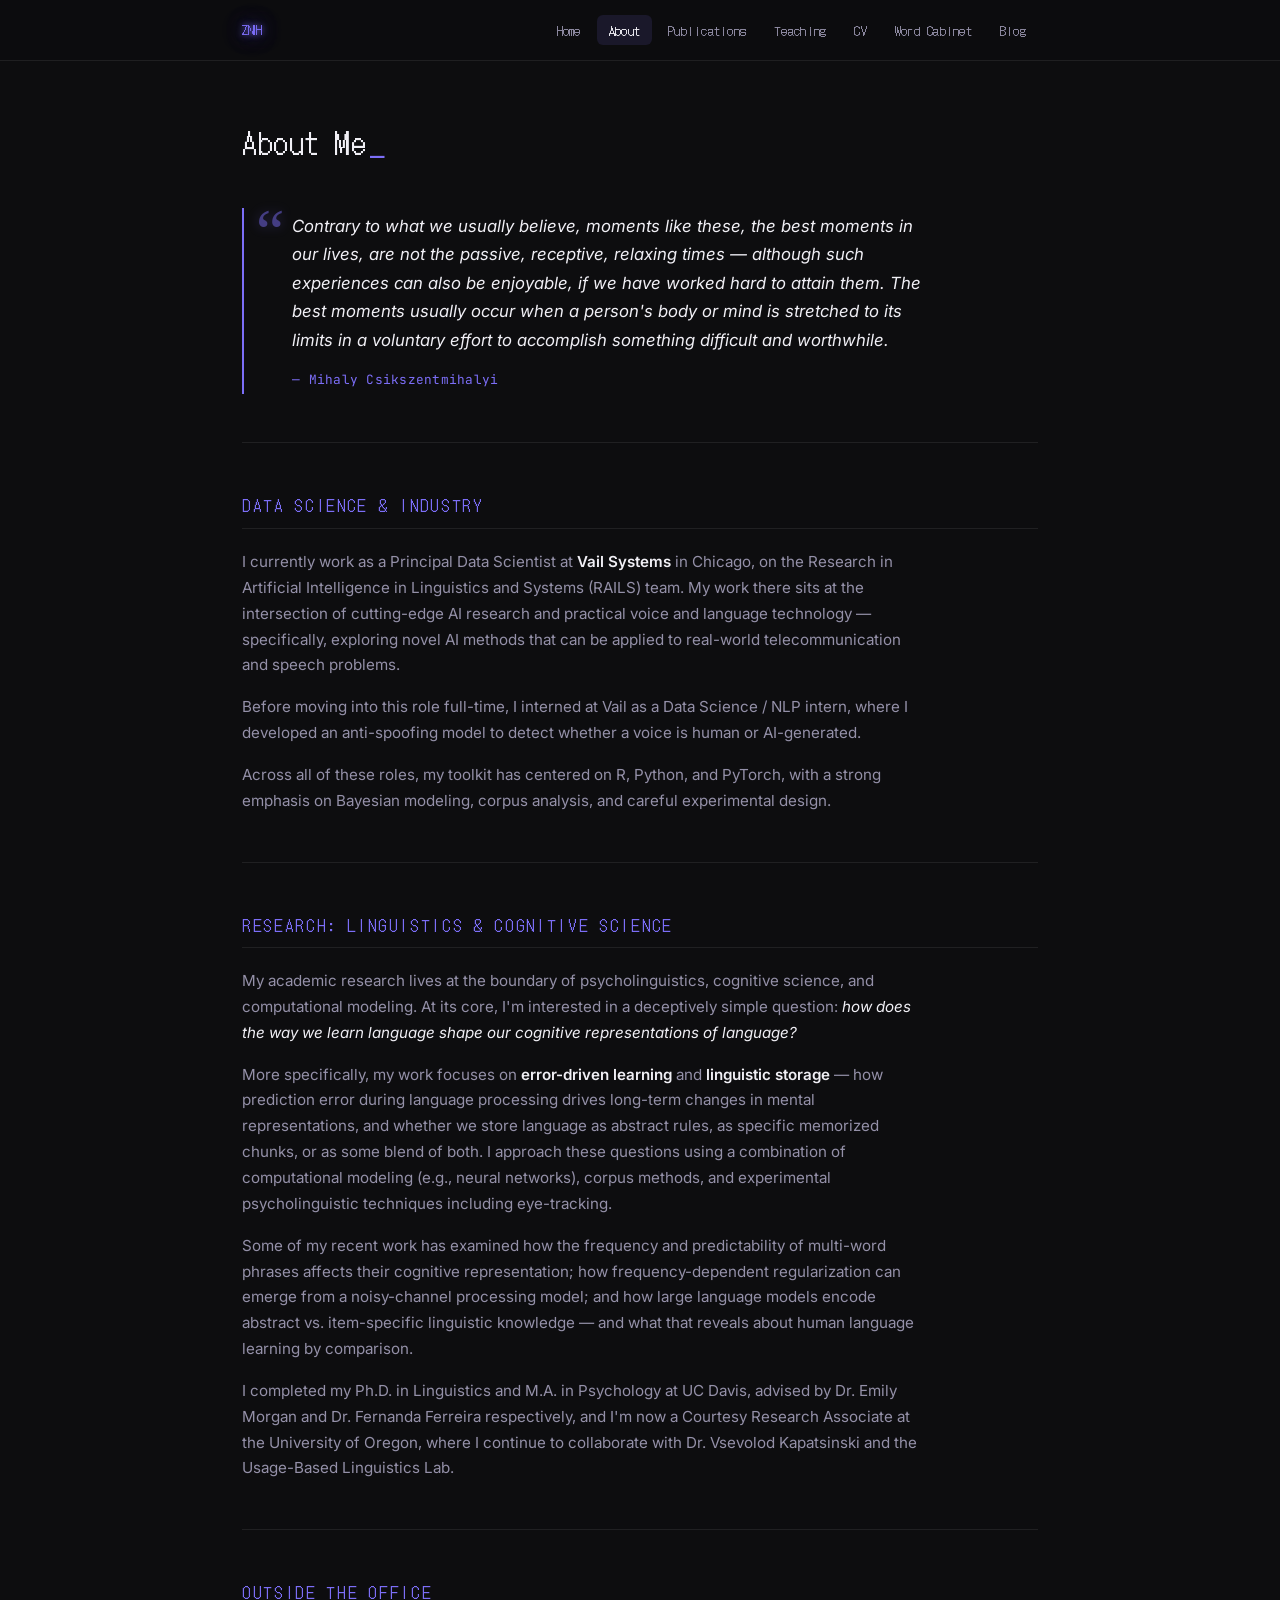
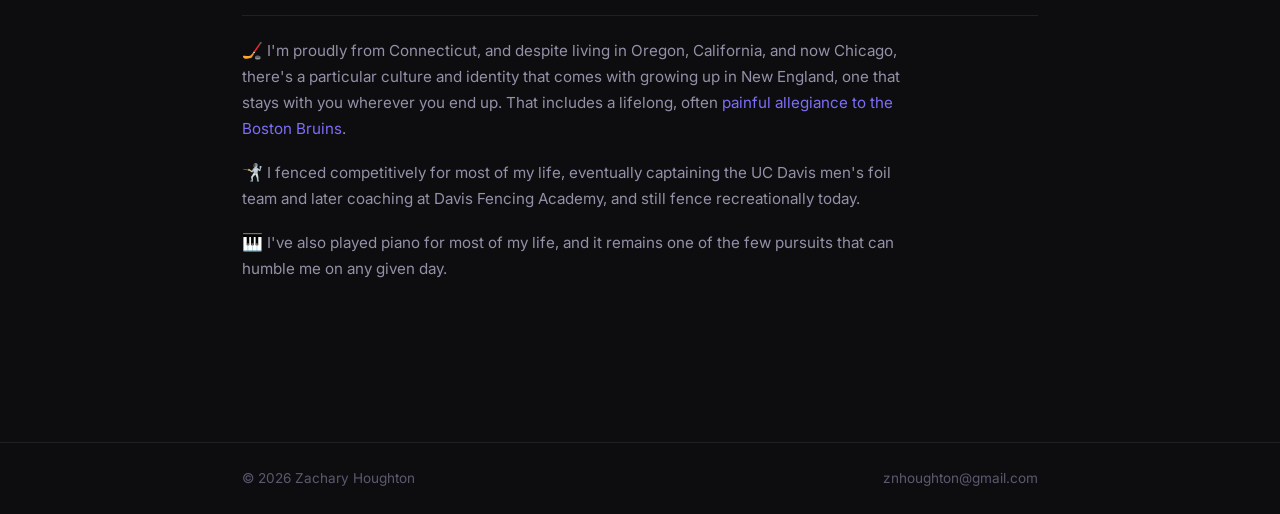
==== commit 221817a3: "Auto-update footer copyright year instead of hardcoding it Co-Authored-By: Claude Sonnet 5 <noreply@" ====
--- a/about.html
+++ b/about.html
@@ -89,7 +89,7 @@
 
   <footer>
     <div class="container footer-inner">
-      <span>© 2025 Zachary Houghton</span>
+      <span>© <span id="copyright-year">2026</span> Zachary Houghton</span>
       <span><a href="mailto:znhoughton@gmail.com">znhoughton@gmail.com</a></span>
     </div>
   </footer>
@@ -98,6 +98,7 @@
     const toggle = document.querySelector('.nav-toggle');
     const links = document.querySelector('.nav-links');
     toggle.addEventListener('click', () => links.classList.toggle('open'));
+    document.getElementById('copyright-year').textContent = new Date().getFullYear();
   </script>
   <script src="/scripts/easter-eggs.js"></script>
 </body>
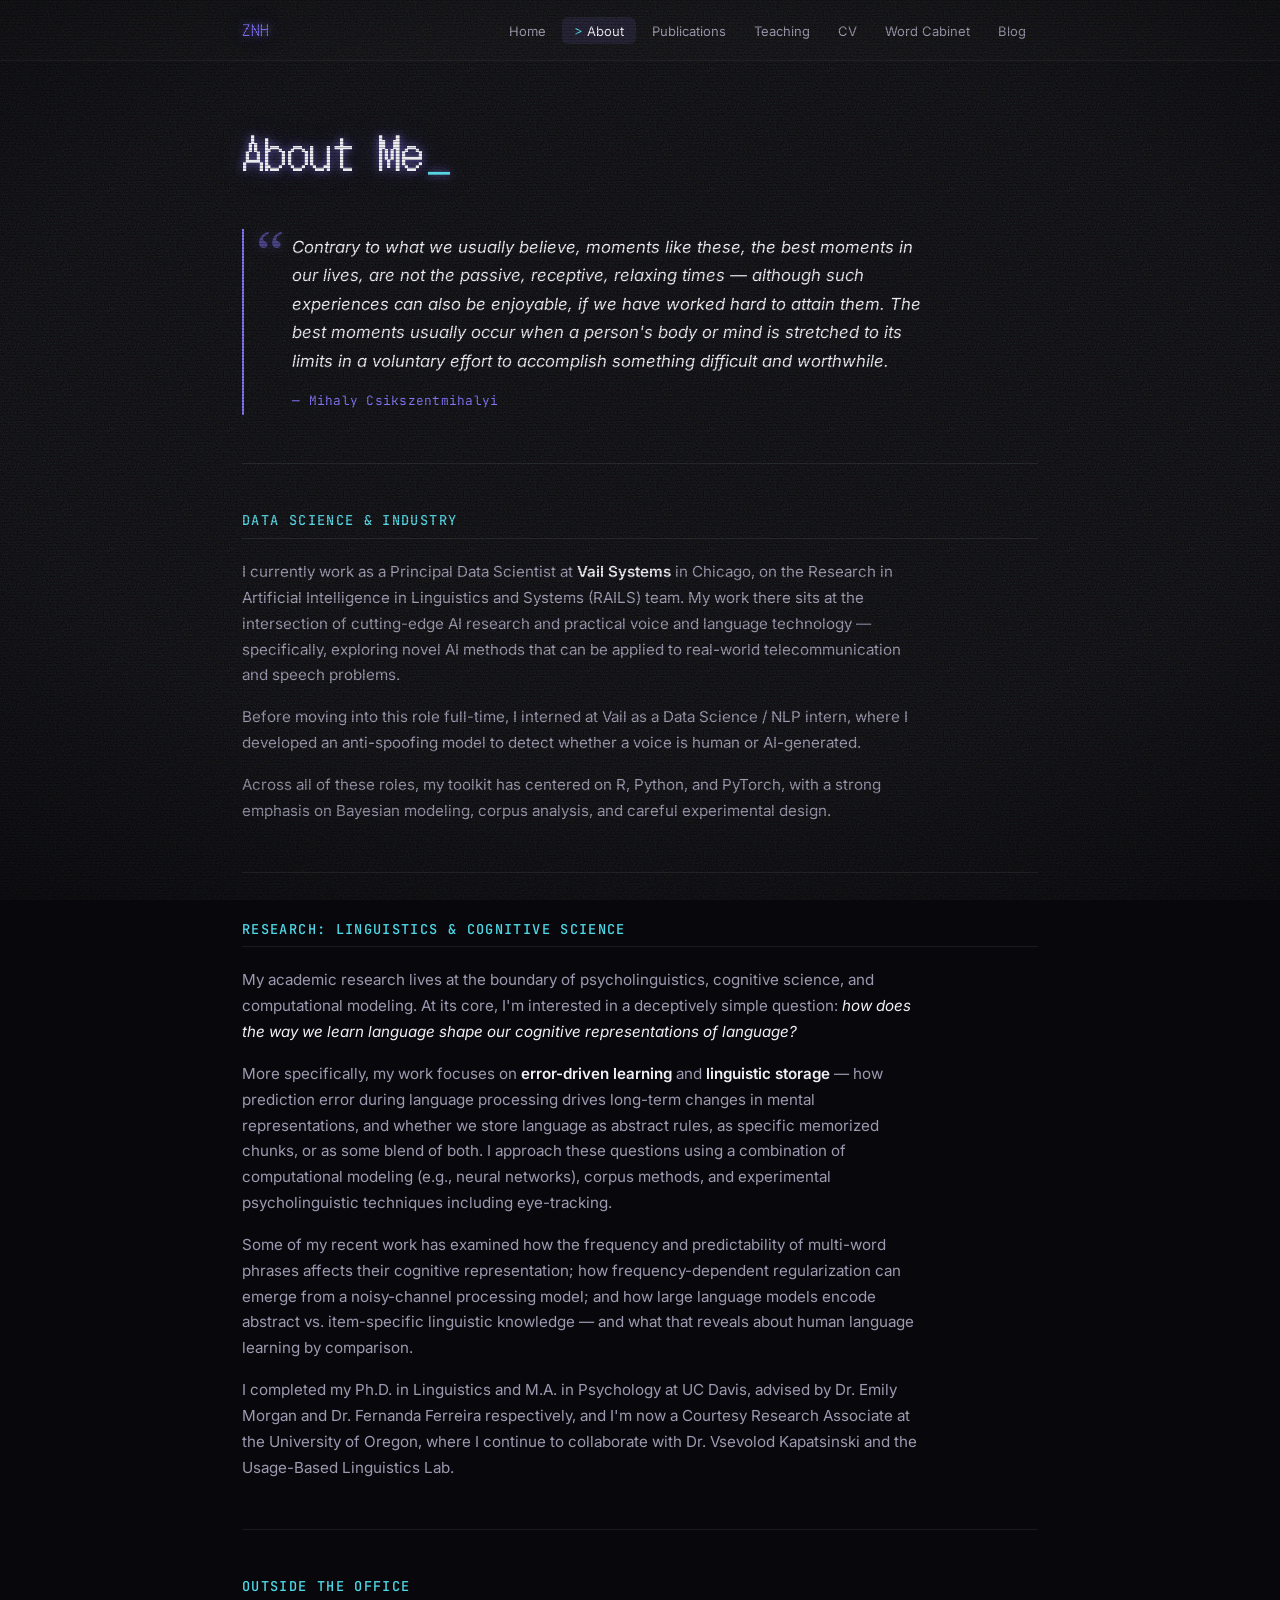
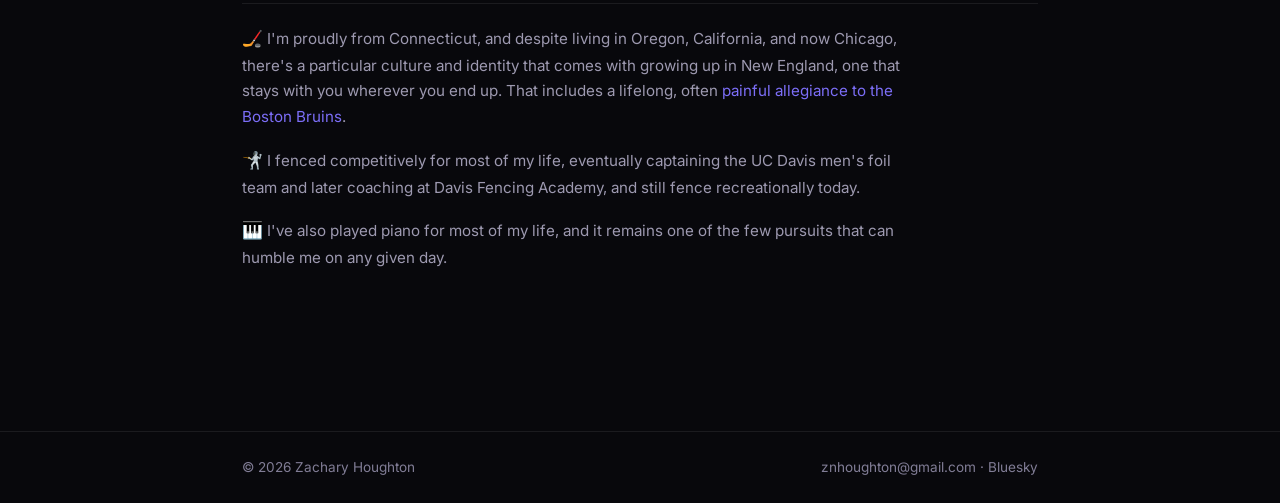
==== commit e5718596: "Add Bluesky link to hero and sitewide footer Adds a Bluesky profile link as a ghost button in the ho" ====
--- a/about.html
+++ b/about.html
@@ -90,7 +90,7 @@
   <footer>
     <div class="container footer-inner">
       <span>© <span id="copyright-year">2026</span> Zachary Houghton</span>
-      <span><a href="mailto:znhoughton@gmail.com">znhoughton@gmail.com</a></span>
+      <span><a href="mailto:znhoughton@gmail.com">znhoughton@gmail.com</a> &middot; <a href="https://bsky.app/profile/znhoughton.bsky.social" target="_blank">Bluesky</a></span>
     </div>
   </footer>
 
--- a/style.css
+++ b/style.css
@@ -4,20 +4,40 @@
 *, *::before, *::after { box-sizing: border-box; margin: 0; padding: 0; }
 
 :root {
-  --bg: #0d0d0f;
-  --bg-surface: #141417;
-  --bg-card: #1a1a1f;
+  --bg: #08080c;
+  --bg-surface: #101015;
+  --bg-card: #16161d;
   --border: rgba(255,255,255,0.08);
   --border-hover: rgba(255,255,255,0.16);
+
+  /* Primary phosphor. Purple carries identity: links, buttons, active state. */
   --accent: #7c6ef7;
   --accent-soft: rgba(124,110,247,0.12);
+  /* Secondary phosphor. Cyan carries structure: section labels, ordinals,
+     years, card brackets. Splitting these two jobs is what stops the whole
+     page reading as one undifferentiated purple wash. */
+  --accent-2: #4fd9e8;
+  --accent-2-soft: rgba(79,217,232,0.10);
+
   --text-primary: #f0eff5;
-  --text-secondary: #9490a8;
-  --text-muted: #5c5870;
+  --text-secondary: #9d99b0;
+  /* Was #5c5870 (~4.2:1 on --bg, under AA for the small text that uses it:
+     footer, pub venue, cv years). */
+  --text-muted: #817d96;
+
   --font: 'Inter', system-ui, sans-serif;
   --mono: 'JetBrains Mono', monospace;
+  /* Pixel face is now a first-class token used by the real heading rules,
+     not an !important patch bolted on at the bottom of the file. */
+  --display: 'DotGothic16', 'JetBrains Mono', monospace;
+
   --radius: 10px;
   --max-w: 860px;
+
+  /* Glow is a scarce resource. Only --glow-strong is allowed on more than a
+     couple of elements per page; see the "Phosphor" section below. */
+  --glow-strong: 0 0 8px rgba(124,110,247,0.75), 0 0 28px rgba(124,110,247,0.35);
+  --glow-soft: 0 0 6px rgba(79,217,232,0.45);
 }
 
 html { scroll-behavior: smooth; }
@@ -31,6 +51,58 @@
   min-height: 100vh;
   display: flex;
   flex-direction: column;
+}
+
+/* ─── CRT surface ───
+   The old retro layer was glow with nothing underneath it: bloom floating on
+   a flat modern background, which reads as a filter rather than a screen.
+   These two fixed overlays supply the actual screen. Both are pointer-events:
+   none and sit above the sticky header (z-index 100) so the whole page looks
+   like it's behind glass rather than having glass pasted into the content. */
+
+/* Scanlines. 3px period, and the dark band is only ~28% opaque -- enough to
+   read as a raster at a glance, light enough that 11px mono text survives. */
+body::before {
+  content: '';
+  position: fixed;
+  inset: 0;
+  z-index: 9998;
+  pointer-events: none;
+  background: repeating-linear-gradient(
+    to bottom,
+    rgba(0,0,0,0.28) 0px,
+    rgba(0,0,0,0.28) 1px,
+    transparent 1px,
+    transparent 3px
+  );
+}
+
+/* Vignette + phosphor grain. The radial darkens the corners so the 860px
+   column sits in the bright centre of the tube; the SVG turbulence is the
+   grain that keeps large flat areas from looking like plastic. */
+body::after {
+  content: '';
+  position: fixed;
+  inset: 0;
+  z-index: 9999;
+  pointer-events: none;
+  background:
+    radial-gradient(ellipse 90% 75% at 50% 45%, transparent 55%, rgba(0,0,0,0.55) 100%),
+    url("data:image/svg+xml,%3Csvg xmlns='http://www.w3.org/2000/svg' width='120' height='120'%3E%3Cfilter id='n'%3E%3CfeTurbulence type='fractalNoise' baseFrequency='0.85' numOctaves='3'/%3E%3C/filter%3E%3Crect width='120' height='120' filter='url(%23n)' opacity='0.28'/%3E%3C/svg%3E");
+  background-blend-mode: normal, overlay;
+  opacity: 0.55;
+}
+
+/* A very slow, very shallow brightness drift. Amplitude is deliberately tiny
+   (2%) -- a CRT breathes, it doesn't strobe. Motion-sensitive users get the
+   static screen instead, which loses nothing structural. */
+@media (prefers-reduced-motion: no-preference) {
+  body::after { animation: crt-breathe 7s ease-in-out infinite; }
+}
+
+@keyframes crt-breathe {
+  0%, 100% { opacity: 0.55; }
+  50%      { opacity: 0.50; }
 }
 
 a { color: var(--accent); text-decoration: none; }
@@ -156,15 +228,54 @@
   margin-bottom: 1rem;
 }
 
+/* ─── Display type scale ───
+   The pixel face is applied here, in the real heading rules, rather than as
+   the trailing !important block that used to *shrink* h1 to 1.8rem and flatten
+   section titles to 1.05rem against a 1rem body. A pixel font only reads as a
+   deliberate choice at size; small it just reads as a rendering fault. So the
+   scale goes the other way now.
+
+   DotGothic16 ships one weight (400). Asking for 600 gets a synthesised bold
+   that smears the pixel grid, so every display rule pins 400 explicitly. */
+h1, h2, h3, h4,
+.section-title,
+.page-header h1 {
+  font-family: var(--display);
+  font-weight: 400;
+  color: var(--text-primary);
+  letter-spacing: 0.01em;
+  /* Belt and braces: plenty of component rules further down set
+     font-weight:500 on card/pub/course headings. Rather than chase each one
+     (or reach for !important), this just forbids the browser from faking a
+     bold it doesn't have. */
+  font-synthesis: none;
+}
+
+/* Ceiling is set by the longest real string in an h1 -- "Zachary Houghton,
+   PhD" -- against the hero text column, which is only ~590px once the 160px
+   photo and 3rem gap are subtracted from the 860px container. 3.4rem put that
+   string right on the edge and it tipped over into a two-line wrap. 2.75rem
+   clears it with room to spare, and is still a long way up from the 1.8rem
+   the old !important block was forcing.
+
+   The floor is 2.1rem rather than 2.4rem so that on a ~375px phone, where the
+   hero stacks and the name does legitimately need two lines, the second line
+   ("Houghton, PhD") still fits its line box instead of overflowing. */
 h1 {
-  font-size: clamp(2rem, 5vw, 2.75rem);
-  font-weight: 600;
-  line-height: 1.2;
+  font-size: clamp(2.1rem, 6vw, 2.75rem);
+  line-height: 1.15;
   margin-bottom: 1.25rem;
-  color: var(--text-primary);
-}
-
-h1 .muted { color: var(--text-muted); font-weight: 300; }
+}
+
+h2, .section-title {
+  font-size: clamp(1.35rem, 3vw, 1.6rem);
+  line-height: 1.3;
+}
+
+h3 { font-size: 1.15rem; line-height: 1.4; }
+h4 { font-size: 1rem;    line-height: 1.45; }
+
+h1 .muted { color: var(--text-muted); font-weight: 400; }
 
 .hero-bio {
   font-size: 1.05rem;
@@ -226,7 +337,10 @@
   width: 160px;
   height: 160px;
   border-radius: 50%;
-  border: 2px solid var(--border-hover);
+  /* Phosphor ring rather than a plain grey stroke, so the one photo on the
+     site sits inside the CRT treatment instead of on top of it. */
+  border: 2px solid rgba(124,110,247,0.45);
+  box-shadow: 0 0 0 4px rgba(124,110,247,0.06), 0 0 22px rgba(124,110,247,0.18);
   overflow: hidden;
   background: var(--bg-card);
 }
@@ -870,9 +984,13 @@
   padding: 4rem 0 2.5rem;
 }
 
+/* (0,1,1) beats the bare h1 in the display scale regardless of source order,
+   so this has to restate the clamp rather than inherit it. Slightly tighter
+   ceiling than the hero: interior pages shouldn't shout as loud as home. */
 .page-header h1 {
-  font-size: 2rem;
-  margin-bottom: 0.5rem;
+  font-size: clamp(2rem, 5vw, 2.8rem);
+  line-height: 1.15;
+  margin-bottom: 0.75rem;
 }
 
 .page-header p {
@@ -902,45 +1020,190 @@
 
 .footer-inner a:hover { color: var(--text-secondary); }
 
-/* ─── Retro / CRT theme ─── */
-
-/* Pixel font for headings and nav */
-h1, h2, h3, h4, .section-title, .page-header h1, .nav-logo, .nav-links a {
-  font-family: 'DotGothic16', monospace !important;
-  font-weight: 400 !important;
-  letter-spacing: 0.02em;
-}
-h1             { font-size: clamp(1.4rem, 3vw, 1.8rem) !important; }
-h2, .section-title { font-size: 1.05rem !important; }
-h3             { font-size: 0.9rem !important; }
-.nav-logo, .nav-links a { font-size: 13px !important; }
-
-/* Phosphor glow on accent labels */
+/* ─── Phosphor ───
+   Previously every accent label in the file carried the same triple-layer
+   40px bloom. When the nav logo, hero tag, all three interest numbers, every
+   pub year and every timeline year glow identically, the glow stops encoding
+   anything -- and an 11px mono label under a 40px halo just goes muddy.
+
+   Glow is now rationed by tier:
+     strong  -> at most two elements per page (the h1, the wordmark)
+     soft    -> the cyan structural labels, tight enough to stay crisp
+     none    -> everything else, which is most things */
+
 .nav-logo,
+.page-header h1,
+.hero h1 {
+  text-shadow: var(--glow-strong);
+}
+
+.hero-tag,
+.interest-num,
+.pub-year,
+.timeline-year,
+.demo-label,
+.ff-label,
+.subsection-label,
+.eq-label {
+  text-shadow: var(--glow-soft);
+}
+
+/* Nav wordmark keeps the pixel face; the links go back to mono so the nav
+   reads as chrome rather than competing with the page title. */
+.nav-logo {
+  font-family: var(--display);
+  font-size: 15px;
+  letter-spacing: 0.08em;
+}
+
+.nav-links a { font-size: 13px; }
+
+/* Terminal-style marker on the current page. Only on .active, so nothing
+   shifts on hover. */
+.nav-links a.active::before {
+  content: '> ';
+  color: var(--accent-2);
+}
+
+/* ─── Structural labels move to the secondary phosphor ───
+   These are the "what kind of thing is this" markers. Giving them cyan while
+   links/buttons keep purple is what breaks up the single-hue wash. */
+.hero-tag,
+.interest-num,
+.pub-year,
+.timeline-year,
 .demo-label,
 .ff-label,
 .subsection-label,
 .eq-label,
-.hero-tag,
-.interest-num,
-.pub-year,
-.timeline-year {
-  text-shadow: 0 0 6px rgba(124,110,247,1.0), 0 0 20px rgba(124,110,247,0.7), 0 0 40px rgba(124,110,247,0.4);
-}
-
-/* Blinking cursor on page titles and subheaders */
+.about-section h2,
+.cv-section h2,
+.word-card-section h4,
+.related-words-card h4 {
+  color: var(--accent-2);
+}
+
+.timeline-item::before { background: var(--accent-2); }
+
+/* ─── Blinking cursor ───
+   Was on .page-header h1 AND every h2 AND every .section-title, so a single
+   screen could carry four or five independently blinking underscores. It's
+   now one per page, on the title only, and it stops entirely for anyone who
+   has asked the OS for less motion. */
 .page-header h1::after,
-.retro-cursors h2::after,
-.retro-cursors .section-title::after {
+.hero h1::after {
   content: '_';
-  animation: blink 1.1s step-start infinite;
-  color: var(--accent);
-  margin-left: 2px;
-}
+  color: var(--accent-2);
+  margin-left: 3px;
+}
+
+@media (prefers-reduced-motion: no-preference) {
+  .page-header h1::after,
+  .hero h1::after {
+    animation: blink 1.1s step-start infinite;
+  }
+}
+
 @keyframes blink {
   0%, 100% { opacity: 1; }
   50%       { opacity: 0; }
 }
+
+/* ─── Card differentiation ───
+   Every surface in the old file was the same bg-card + 1px border + 10px
+   radius, so a page below the hero was just a stack of identical rectangles
+   with no reading path. Each family now gets one distinguishing move. */
+
+/* Cards: terminal corner brackets, no full border. */
+.card {
+  position: relative;
+  border-color: transparent;
+  background: var(--bg-card);
+}
+
+.card::before,
+.card::after {
+  content: '';
+  position: absolute;
+  width: 12px;
+  height: 12px;
+  border-color: var(--accent-2);
+  border-style: solid;
+  opacity: 0.55;
+  transition: opacity 0.15s;
+}
+
+.card::before {
+  top: 0; left: 0;
+  border-width: 1px 0 0 1px;
+  border-top-left-radius: var(--radius);
+}
+
+.card::after {
+  bottom: 0; right: 0;
+  border-width: 0 1px 1px 0;
+  border-bottom-right-radius: var(--radius);
+}
+
+.card:hover::before,
+.card:hover::after { opacity: 1; }
+
+/* Interest items: flat, with a left rule instead of a box. Lets the numbered
+   ordinals carry the structure. */
+.interest-item {
+  background: transparent;
+  border: none;
+  border-left: 2px solid var(--accent-2-soft);
+  border-radius: 0;
+  padding: 0.25rem 0 0.25rem 1.25rem;
+  transition: border-color 0.15s;
+}
+
+.interest-item:hover { border-left-color: var(--accent-2); }
+
+/* Publications: keep the box, add a purple spine so they read as the
+   interactive/linked family rather than the structural one. */
+.pub-item {
+  border-left: 2px solid var(--accent-soft);
+  transition: border-color 0.15s, background 0.15s, border-left-color 0.15s;
+}
+
+.pub-item:hover { border-left-color: var(--accent); }
+
+/* ─── Component headings drop back to mono ───
+   DotGothic16 is a bitmap-derived face built around a 16px grid; under about
+   15px the stems break up and it reads as a rendering artefact rather than a
+   choice. Card/pub/course/CV headings all sit at 0.95-1rem, so they get
+   JetBrains Mono (which has a real 500) and the pixel face stays reserved for
+   type big enough to show its grid. */
+.card h3,
+.interest-item h4,
+.timeline-content h4,
+.pub-body h4,
+.course-left h4,
+.cv-content h4,
+.player-card-math h4,
+.word-card-section h4,
+.related-words-card h4,
+.blog-list-item h3 {
+  font-family: var(--mono);
+  font-weight: 500;
+  font-synthesis: initial;
+  letter-spacing: 0;
+}
+
+/* ─── Blog prose headings ───
+   Markdown-generated headings inherit the display face from the scale above,
+   but at prose sizes a pixel font gets hard to read, so they're bumped and
+   given more air than the old 1.1rem/1rem values. */
+.blog-post-body h1 { font-size: 1.7rem;  line-height: 1.25; margin-top: 2.75rem; }
+.blog-post-body h2 { font-size: 1.35rem; line-height: 1.3;  margin-top: 2.75rem; }
+.blog-post-body h3 { font-size: 1.15rem; line-height: 1.4;  margin-top: 2rem; }
+.blog-post-body h4 { font-size: 1rem;    line-height: 1.45; }
+
+/* Dead rule: .pub-list sets a flex gap while every .pub-item sets its own
+   margin-bottom, so the gap never had any effect. */
+.pub-list { gap: 0; }
 
 
 /* ─── Responsive ─── */
